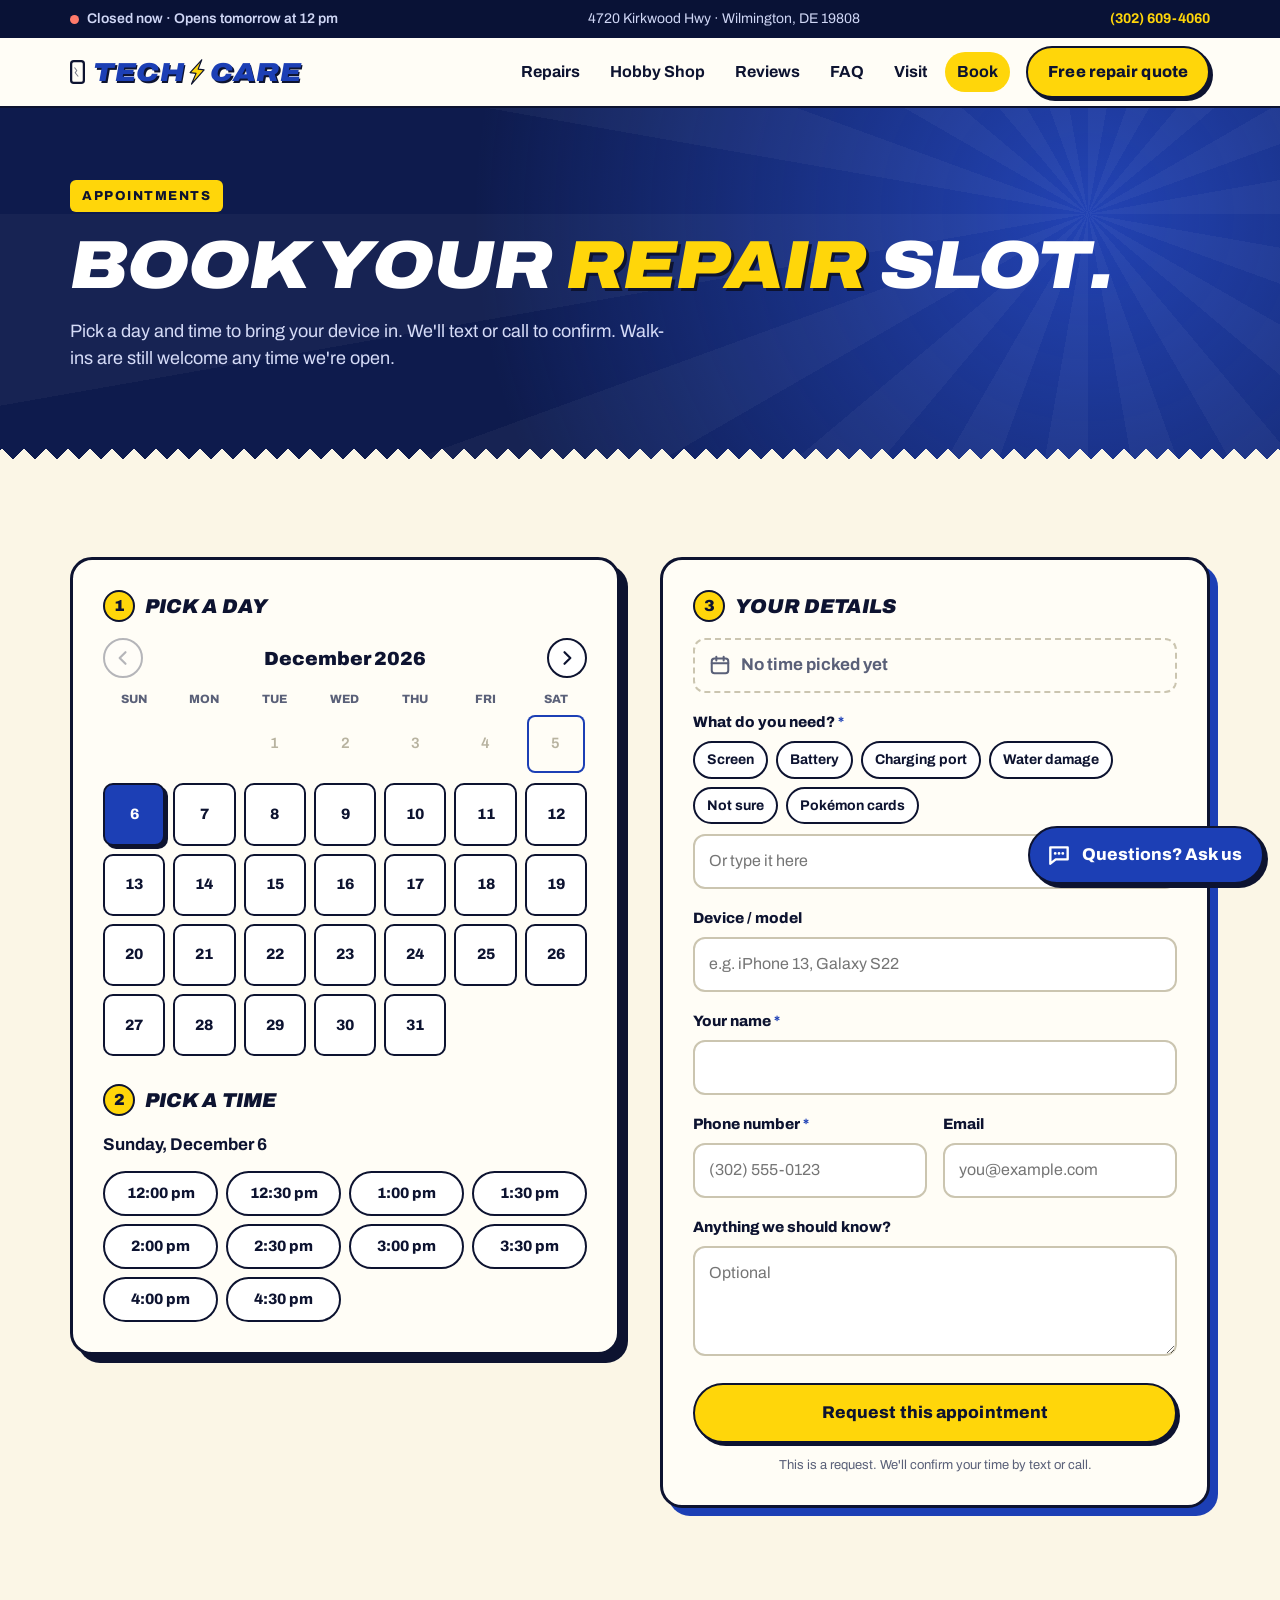
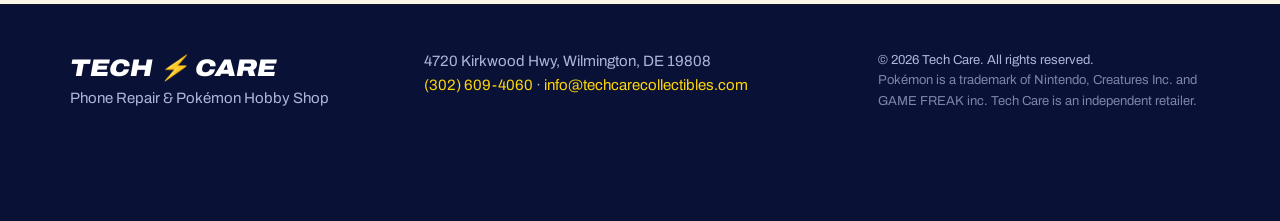
==== book.html @ ddbbedf7 "Add appointment booking page with calendar New book.html: month calendar and time slots built from t" ====
<!doctype html>
<html lang="en">
<head>
  <meta charset="utf-8">
  <meta name="viewport" content="width=device-width, initial-scale=1">
  <title>Book an Appointment — Tech Care | Wilmington, DE</title>
  <meta name="description" content="Pick a day and time to bring your phone or tablet to Tech Care on Kirkwood Hwy in Wilmington, DE. Free, no-obligation quotes.">
  <link rel="canonical" href="https://techcarecollectibles.com/book.html">
  <link rel="icon" href="/favicon.svg" type="image/svg+xml">
  <meta name="theme-color" content="#1c3fb5">

  <meta property="og:type" content="website">
  <meta property="og:title" content="Book a repair appointment — Tech Care">
  <meta property="og:description" content="Pick a time to drop off your phone or tablet at Tech Care, Wilmington, DE.">
  <meta property="og:image" content="https://techcarecollectibles.com/images/storefront.jpg">
  <meta property="og:url" content="https://techcarecollectibles.com/book.html">

  <link rel="preconnect" href="https://fonts.googleapis.com">
  <link rel="preconnect" href="https://fonts.gstatic.com" crossorigin>
  <link href="https://fonts.googleapis.com/css2?family=Archivo:ital,wdth,wght@0,62..125,400..900;1,62..125,700..900&display=swap" rel="stylesheet">
  <link rel="stylesheet" href="/styles.css">
</head>
<body>
  <a class="skip" href="#main">Skip to content</a>

  <!-- ===== Top bar ===== -->
  <div class="topbar">
    <div class="wrap topbar-inner">
      <span class="status" data-open-status><span class="dot"></span><span class="status-long" data-status-text>Checking hours…</span><span class="status-short" data-status-short>Checking hours…</span></span>
      <span class="topbar-addr">4720 Kirkwood Hwy · Wilmington, DE 19808</span>
      <a class="topbar-phone" href="tel:+13026094060">(302) 609-4060</a>
    </div>
  </div>

  <!-- ===== Header ===== -->
  <header class="site-header" id="top">
    <div class="wrap header-inner">
      <a class="brand" href="/" aria-label="Tech Care home">
        <svg class="brand-phone" viewBox="0 0 20 32" aria-hidden="true"><rect x="1.5" y="1.5" width="17" height="29" rx="3.5" fill="none" stroke="currentColor" stroke-width="3"/><path d="M6 10l3 4-2 3 4 5" fill="none" stroke="currentColor" stroke-width="1.4" opacity=".55"/></svg>
        <span>TECH</span>
        <svg class="brand-bolt" viewBox="0 0 24 36" aria-hidden="true"><path d="M16 1 3 20h8L7 35 21 14h-8z" fill="#ffd60a" stroke="#0d1330" stroke-width="1.6" stroke-linejoin="round"/></svg>
        <span>CARE</span>
      </a>

      <nav class="nav" id="nav" aria-label="Main">
        <a href="/#repairs">Repairs</a>
        <a href="/#shop">Hobby Shop</a>
        <a href="/reviews.html">Reviews</a>
        <a href="/#faq">FAQ</a>
        <a href="/#visit">Visit</a>
        <a href="/book.html" aria-current="page">Book</a>
        <a class="btn btn-yellow nav-cta" href="/#quote">Free repair quote</a>
      </nav>

      <button class="menu-btn" aria-controls="nav" aria-expanded="false" aria-label="Open menu">
        <span></span><span></span><span></span>
      </button>
    </div>
  </header>

  <main id="main">

    <!-- ===== Intro ===== -->
    <section class="bk-hero">
      <div class="wrap bk-hero-inner">
        <p class="eyebrow eyebrow-yellow">Appointments</p>
        <h1>Book your <span class="hl-yellow">repair</span> slot.</h1>
        <p class="lede">Pick a day and time to bring your device in. We'll text or call to confirm. Walk-ins are still welcome any time we're open.</p>
      </div>
    </section>

    <!-- ===== Booking ===== -->
    <section class="section booking">
      <div class="wrap booking-inner">

        <div class="bk-card bk-pick">
          <div class="bk-step"><span>1</span> Pick a day</div>
          <div class="cal" data-cal>
            <div class="cal-head">
              <button type="button" class="cal-nav" data-cal-prev aria-label="Previous month">
                <svg viewBox="0 0 24 24" aria-hidden="true"><path d="m15 5-7 7 7 7" fill="none" stroke="currentColor" stroke-width="2.6" stroke-linecap="round" stroke-linejoin="round"/></svg>
              </button>
              <p class="cal-title" data-cal-title aria-live="polite">Loading…</p>
              <button type="button" class="cal-nav" data-cal-next aria-label="Next month">
                <svg viewBox="0 0 24 24" aria-hidden="true"><path d="m9 5 7 7-7 7" fill="none" stroke="currentColor" stroke-width="2.6" stroke-linecap="round" stroke-linejoin="round"/></svg>
              </button>
            </div>
            <div class="cal-dow" aria-hidden="true"><span>Sun</span><span>Mon</span><span>Tue</span><span>Wed</span><span>Thu</span><span>Fri</span><span>Sat</span></div>
            <div class="cal-grid" data-cal-grid role="grid" aria-label="Choose a date"></div>
          </div>

          <div class="bk-step bk-step-2"><span>2</span> Pick a time</div>
          <p class="slots-day" data-slots-day>Choose a day above to see open times.</p>
          <div class="slots" data-slots role="group" aria-label="Available times"></div>
          <noscript><p class="slots-day">Turn on JavaScript to use the calendar, or call <a href="tel:+13026094060">(302) 609-4060</a> to book.</p></noscript>
        </div>

        <div class="bk-card bk-details">
          <div class="bk-step"><span>3</span> Your details</div>

          <form id="book-form" name="booking" method="POST" action="/thanks.html" data-netlify="true" netlify-honeypot="bot-field" novalidate>
            <input type="hidden" name="form-name" value="booking">
            <input type="hidden" name="date" value="">
            <input type="hidden" name="time" value="">

            <div class="bk-chosen" data-chosen>
              <svg viewBox="0 0 24 24" aria-hidden="true"><rect x="3" y="5" width="18" height="16" rx="3" fill="none" stroke="currentColor" stroke-width="2.2"/><path d="M3 10h18M8 3v4M16 3v4" stroke="currentColor" stroke-width="2.2" stroke-linecap="round"/></svg>
              <span data-chosen-text>No time picked yet</span>
            </div>
            <p class="err" data-err-for="slot"></p>

            <div class="field">
              <label for="b-service">What do you need? <span class="req" aria-hidden="true">*</span></label>
              <div class="chips" role="group" aria-label="Service">
                <button type="button" class="chip" data-service="Screen repair">Screen</button>
                <button type="button" class="chip" data-service="Battery replacement">Battery</button>
                <button type="button" class="chip" data-service="Charging port">Charging port</button>
                <button type="button" class="chip" data-service="Water damage">Water damage</button>
                <button type="button" class="chip" data-service="Diagnosis — not sure">Not sure</button>
                <button type="button" class="chip" data-service="Pokémon cards — buy / sell / trade">Pokémon cards</button>
              </div>
              <input id="b-service" name="service" type="text" placeholder="Or type it here" autocomplete="off" required>
              <p class="err" data-err-for="service"></p>
            </div>

            <div class="field">
              <label for="b-device">Device / model</label>
              <input id="b-device" name="device" type="text" placeholder="e.g. iPhone 13, Galaxy S22" autocomplete="off">
            </div>

            <div class="field">
              <label for="b-name">Your name <span class="req" aria-hidden="true">*</span></label>
              <input id="b-name" name="name" type="text" autocomplete="name" required>
              <p class="err" data-err-for="name"></p>
            </div>

            <div class="field-row">
              <div class="field">
                <label for="b-phone">Phone number <span class="req" aria-hidden="true">*</span></label>
                <input id="b-phone" name="phone" type="tel" inputmode="tel" autocomplete="tel" placeholder="(302) 555-0123" required>
                <p class="err" data-err-for="phone"></p>
              </div>
              <div class="field">
                <label for="b-email">Email</label>
                <input id="b-email" name="email" type="email" autocomplete="email" placeholder="you@example.com">
                <p class="err" data-err-for="email"></p>
              </div>
            </div>

            <div class="field">
              <label for="b-notes">Anything we should know?</label>
              <textarea id="b-notes" name="notes" rows="3" placeholder="Optional"></textarea>
            </div>

            <!-- spam trap: real people never see or fill this -->
            <div class="hp" aria-hidden="true">
              <label for="b-company">Company</label>
              <input id="b-company" name="bot-field" type="text" tabindex="-1" autocomplete="off">
            </div>

            <button class="btn btn-yellow btn-lg btn-block" type="submit">
              <span class="btn-label">Request this appointment</span>
            </button>
            <p class="form-note">This is a request. We'll confirm your time by text or call.</p>
            <div class="form-status" role="status" aria-live="polite"></div>
          </form>

          <div class="quote-done" hidden>
            <div class="done-icon"><svg viewBox="0 0 48 48" aria-hidden="true"><circle cx="24" cy="24" r="22" fill="#ffd60a"/><path d="m14 25 7 7 14-15" fill="none" stroke="#0d1330" stroke-width="4" stroke-linecap="round" stroke-linejoin="round"/></svg></div>
            <h3>Request sent!</h3>
            <p>We've got you down for <strong data-done-when>your time</strong>. We'll text or call to confirm. Need to change it? Call <a href="tel:+13026094060">(302) 609-4060</a>.</p>
            <button type="button" class="btn btn-ghost" data-book-reset>Book another</button>
          </div>
        </div>

      </div>
    </section>

  </main>

  <footer class="site-footer">
    <div class="wrap footer-inner">
      <div>
        <p class="footer-brand">TECH <span>⚡</span> CARE</p>
        <p>Phone Repair &amp; Pokémon Hobby Shop</p>
      </div>
      <div>
        <p>4720 Kirkwood Hwy, Wilmington, DE 19808</p>
        <p><a href="tel:+13026094060">(302) 609-4060</a> · <a href="mailto:info@techcarecollectibles.com">info@techcarecollectibles.com</a></p>
      </div>
      <p class="footer-copy">© <span id="yr">2026</span> Tech Care. All rights reserved.<br><span class="tm">Pokémon is a trademark of Nintendo, Creatures Inc. and GAME FREAK inc. Tech Care is an independent retailer.</span></p>
    </div>
  </footer>

  <!-- ===== Chat widget ===== -->
  <div class="chat" id="chat" data-state="closed">
    <button class="chat-launcher" type="button" aria-controls="chat-panel" aria-expanded="false">
      <svg class="icon-open" viewBox="0 0 24 24" aria-hidden="true"><path d="M4 5h16v11H9l-5 4z" fill="none" stroke="currentColor" stroke-width="2.2" stroke-linejoin="round"/><path d="M8.5 10.5h.01M12 10.5h.01M15.5 10.5h.01" stroke="currentColor" stroke-width="2.6" stroke-linecap="round"/></svg>
      <svg class="icon-close" viewBox="0 0 24 24" aria-hidden="true"><path d="M6 6l12 12M18 6 6 18" stroke="currentColor" stroke-width="2.4" stroke-linecap="round"/></svg>
      <span class="chat-launcher-label">Questions? Ask us</span>
    </button>

    <section class="chat-panel" id="chat-panel" role="dialog" aria-label="Tech Care chat helper" hidden>
      <header class="chat-head">
        <div class="chat-avatar" aria-hidden="true"><svg viewBox="0 0 24 36"><path d="M16 1 3 20h8L7 35 21 14h-8z" fill="#ffd60a"/></svg></div>
        <div>
          <p class="chat-title">Tech Care Helper</p>
          <p class="chat-sub">Instant answers to common questions</p>
        </div>
        <button class="chat-x" type="button" aria-label="Close chat">
          <svg viewBox="0 0 24 24" aria-hidden="true"><path d="M6 6l12 12M18 6 6 18" stroke="currentColor" stroke-width="2.4" stroke-linecap="round"/></svg>
        </button>
      </header>
      <div class="chat-log" id="chat-log" aria-live="polite"></div>
      <div class="chat-suggest" id="chat-suggest"></div>
      <form class="chat-input" id="chat-form" autocomplete="off">
        <label class="sr-only" for="chat-text">Type your question</label>
        <input id="chat-text" type="text" placeholder="Ask about repairs, cards, hours…" maxlength="200">
        <button type="submit" aria-label="Send">
          <svg viewBox="0 0 24 24" aria-hidden="true"><path d="M4 12h14m-6-7 7 7-7 7" fill="none" stroke="currentColor" stroke-width="2.4" stroke-linecap="round" stroke-linejoin="round"/></svg>
        </button>
      </form>
    </section>
  </div>

  <script src="/js/config.js"></script>
  <script src="/js/faq-data.js"></script>
  <script src="/js/site.js"></script>
  <script src="/js/booking.js"></script>
  <script src="/js/chat.js"></script>
</body>
</html>
---- styles.css ----
/* Tech Care — phone repair & hobby shop
   Vanilla CSS, mobile-first. Colors pulled from the shop itself:
   sign-blue lettering, yellow walls, navy accent wall. */

:root {
  --blue: #1c3fb5;
  --blue-bright: #2b54e0;
  --navy: #0e1b4d;
  --navy-deep: #091236;
  --yellow: #ffd60a;
  --yellow-soft: #fff3b0;
  --ink: #0d1330;
  --text: #22263a;
  --muted: #5a6078;
  --paper: #fffdf6;
  --cream: #fbf6e6;
  --white: #ffffff;
  --line: #e9e4d2;
  --danger: #c62828;
  --ok: #1b7f3b;

  --radius: 14px;
  --radius-lg: 22px;
  --shadow: 0 10px 30px rgba(13, 19, 48, 0.10);
  --shadow-hard: 6px 6px 0 var(--ink);
  --max: 1180px;
  --font: "Archivo", -apple-system, BlinkMacSystemFont, "Segoe UI", Roboto, Helvetica, Arial, sans-serif;
}

* { box-sizing: border-box; }
html { scroll-behavior: smooth; scroll-padding-top: 84px; }
body {
  margin: 0;
  font-family: var(--font);
  color: var(--text);
  background: var(--paper);
  line-height: 1.55;
  font-size: 17px;
  -webkit-font-smoothing: antialiased;
  overflow-x: hidden;
}
img { max-width: 100%; display: block; }
a { color: var(--blue); }
h1, h2, h3 { color: var(--ink); line-height: 1.05; margin: 0; }
p { margin: 0; }
button { font: inherit; }

.wrap { max-width: var(--max); margin: 0 auto; padding: 0 20px; }
.sr-only, .hp {
  position: absolute !important; width: 1px; height: 1px; overflow: hidden;
  clip: rect(0 0 0 0); white-space: nowrap;
}
.skip {
  position: absolute; left: 12px; top: -60px; z-index: 200;
  background: var(--yellow); color: var(--ink); padding: 10px 14px; border-radius: 8px; font-weight: 700;
}
.skip:focus { top: 12px; }
:focus-visible { outline: 3px solid var(--blue-bright); outline-offset: 2px; }

/* ---------- buttons ---------- */
.btn {
  display: inline-flex; align-items: center; justify-content: center; gap: 10px;
  padding: 12px 20px; border-radius: 999px;
  font-weight: 800; font-size: 16px; text-decoration: none; letter-spacing: .1px;
  border: 2px solid var(--ink); cursor: pointer;
  transition: transform .15s ease, box-shadow .15s ease, background .15s ease;
}
.btn svg { width: 18px; height: 18px; }
.btn-lg { padding: 15px 26px; font-size: 17px; }
.btn-block { width: 100%; }
.btn-yellow { background: var(--yellow); color: var(--ink); box-shadow: 3px 3px 0 var(--ink); }
.btn-navy { background: var(--navy); color: var(--white); box-shadow: 3px 3px 0 var(--yellow); border-color: var(--navy); }
.btn-ghost { background: transparent; color: var(--ink); }
.btn:hover { transform: translate(-1px, -1px); }
.btn-yellow:hover { box-shadow: 5px 5px 0 var(--ink); }
.btn-navy:hover { box-shadow: 5px 5px 0 var(--yellow); }
.btn-ghost:hover { background: var(--ink); color: var(--white); }
.btn:active { transform: translate(2px, 2px); box-shadow: none; }
.btn[disabled] { opacity: .7; cursor: progress; }

/* ---------- top bar ---------- */
.topbar { background: var(--navy-deep); color: #cfd6f5; font-size: 14px; }
.topbar-inner { display: flex; align-items: center; justify-content: space-between; gap: 16px; min-height: 38px; }
.topbar-addr { display: none; }
.topbar-phone { color: var(--yellow); font-weight: 700; text-decoration: none; white-space: nowrap; flex-shrink: 0; }
.status { display: inline-flex; align-items: center; gap: 8px; font-weight: 600; min-width: 0; white-space: nowrap; }
.status .dot { flex-shrink: 0; }
.status-long { display: none; }
@media (max-width: 599px) {
  .topbar { font-size: 13px; }
  .topbar-inner { gap: 10px; }
  .status-short { overflow: hidden; text-overflow: ellipsis; }
}
@media (min-width: 600px) {
  .status-long { display: inline; }
  .status-short { display: none; }
}
.status .dot { width: 9px; height: 9px; border-radius: 50%; background: #8a91ad; }
.status.is-open .dot { background: #3ddc84; box-shadow: 0 0 0 4px rgba(61, 220, 132, .2); }
.status.is-closed .dot { background: #ff7a6b; }

/* ---------- header ---------- */
.site-header {
  position: sticky; top: 0; z-index: 60;
  background: rgba(255, 253, 246, .94);
  backdrop-filter: saturate(150%) blur(10px);
  -webkit-backdrop-filter: saturate(150%) blur(10px);
  border-bottom: 2px solid var(--ink);
}
.header-inner { display: flex; align-items: center; justify-content: space-between; height: 68px; gap: 16px; }
.brand {
  display: inline-flex; align-items: center; gap: 2px;
  color: var(--blue); text-decoration: none;
  font-weight: 900; font-style: italic; font-stretch: 115%;
  font-size: 26px; letter-spacing: .5px;
  text-shadow: 1.5px 1.5px 0 var(--ink);
}
.brand-phone { width: 15px; height: 24px; margin-right: 6px; color: var(--ink); }
.brand-bolt { width: 18px; height: 28px; margin: 0 2px; transform: rotate(8deg); }

.nav {
  position: absolute; top: 100%; left: 0; right: 0;
  display: flex; flex-direction: column; gap: 4px;
  padding: 16px 20px 24px; background: var(--paper); border-bottom: 2px solid var(--ink);
  transform: translateY(-12px); opacity: 0; pointer-events: none;
  transition: opacity .2s ease, transform .2s ease;
}
.nav.open { transform: none; opacity: 1; pointer-events: auto; }
.nav a:not(.btn) {
  color: var(--ink); text-decoration: none; font-weight: 700; font-size: 18px;
  padding: 12px 4px; border-bottom: 1px solid var(--line);
}
.nav .nav-cta { margin-top: 12px; }

.menu-btn {
  display: inline-flex; flex-direction: column; justify-content: center; gap: 5px;
  width: 44px; height: 44px; padding: 10px; border: 2px solid var(--ink); border-radius: 12px;
  background: var(--yellow); cursor: pointer;
}
.menu-btn span { display: block; height: 2.5px; background: var(--ink); border-radius: 2px; transition: transform .2s, opacity .2s; }
.menu-btn[aria-expanded="true"] span:nth-child(1) { transform: translateY(7.5px) rotate(45deg); }
.menu-btn[aria-expanded="true"] span:nth-child(2) { opacity: 0; }
.menu-btn[aria-expanded="true"] span:nth-child(3) { transform: translateY(-7.5px) rotate(-45deg); }

/* ---------- hero ---------- */
.hero {
  position: relative; overflow: hidden;
  background: var(--yellow);
  border-bottom: 2px solid var(--ink);
}
.hero::before {
  /* subtle halftone dots, like a trading-card print */
  content: ""; position: absolute; top: 0; right: 0; bottom: 0; left: 0;
  background-image: radial-gradient(rgba(13, 19, 48, .09) 1.4px, transparent 1.6px);
  background-size: 18px 18px;
  mask-image: linear-gradient(115deg, transparent 35%, #000 85%);
  -webkit-mask-image: linear-gradient(115deg, transparent 35%, #000 85%);
}
.hero-inner { position: relative; display: grid; gap: 40px; padding: 48px 20px 56px; }
.eyebrow {
  display: inline-block; font-weight: 800; font-size: 13px; letter-spacing: 1.5px; text-transform: uppercase;
  background: var(--ink); color: var(--yellow); padding: 6px 12px; border-radius: 6px; margin-bottom: 18px;
}
.hero h1 {
  font-size: clamp(40px, 9vw, 74px);
  font-weight: 900; font-style: italic; font-stretch: 112%;
  letter-spacing: -1px; text-transform: uppercase;
}
.hl {
  color: var(--blue);
  -webkit-text-stroke: 0;
  text-shadow: 3px 3px 0 var(--ink);
}
.lede { font-size: 19px; color: var(--ink); max-width: 34em; margin-top: 20px; }
.hero-ctas { display: flex; flex-wrap: wrap; gap: 12px; margin-top: 28px; }
.hero-points {
  list-style: none; padding: 0; margin: 26px 0 0;
  display: flex; flex-wrap: wrap; gap: 8px 20px;
  font-weight: 700; color: var(--ink); font-size: 15px;
}
.hero-points li { display: inline-flex; align-items: center; gap: 8px; }
.hero-points li::before {
  content: ""; width: 18px; height: 18px; border-radius: 50%; background: var(--navy)
    url("data:image/svg+xml,%3Csvg xmlns='http://www.w3.org/2000/svg' viewBox='0 0 20 20'%3E%3Cpath d='m5 10.5 3 3 7-7' fill='none' stroke='%23ffd60a' stroke-width='2.6' stroke-linecap='round' stroke-linejoin='round'/%3E%3C/svg%3E") center/14px no-repeat;
}

.hero-art { position: relative; min-height: 360px; }
.photo {
  position: absolute; margin: 0; overflow: hidden;
  border: 3px solid var(--ink); border-radius: var(--radius-lg); background: var(--white);
  box-shadow: var(--shadow-hard);
}
.photo img { width: 100%; height: 100%; object-fit: cover; }
.photo-a { left: 0; top: 10px; width: 78%; aspect-ratio: 4 / 3; transform: rotate(-3deg); }
.photo-b { right: 0; bottom: 0; width: 44%; aspect-ratio: 3 / 4; transform: rotate(4deg); }
.sticker {
  position: absolute; display: grid; place-items: center; text-align: center;
  font-weight: 900; font-style: italic; text-transform: uppercase; line-height: 1;
  border: 3px solid var(--ink); box-shadow: 3px 3px 0 var(--ink);
}
.sticker-1 {
  left: 54%; top: -6px; width: 92px; height: 92px; border-radius: 50%;
  background: var(--blue); color: var(--yellow); font-size: 18px; transform: rotate(-10deg);
}
.sticker-2 {
  left: 4%; bottom: 14px; padding: 10px 16px; border-radius: 10px;
  background: var(--white); color: var(--ink); font-size: 15px; transform: rotate(-4deg);
}

/* ---------- ticker ---------- */
.ticker { background: var(--navy); color: var(--white); overflow: hidden; border-bottom: 2px solid var(--ink); }
.ticker-track {
  display: flex; align-items: center; gap: 22px; width: max-content;
  padding: 14px 0; font-weight: 800; font-style: italic; text-transform: uppercase; letter-spacing: .5px; font-size: 16px;
  animation: ticker 40s linear infinite;
}
.ticker i { font-style: normal; color: var(--yellow); }
@keyframes ticker { to { transform: translateX(-50%); } }

/* ---------- sections ---------- */
.section { padding: 72px 0; }
.section-head { max-width: 680px; margin: 0 auto 40px; text-align: center; }
.section-head h2, .shop-copy h2, .quote-copy h2, .visit-card h2 {
  font-size: clamp(32px, 6vw, 50px); font-weight: 900; font-style: italic; font-stretch: 108%;
  letter-spacing: -.5px; text-transform: uppercase;
}
.section-head p:not(.kicker) { margin-top: 14px; color: var(--muted); font-size: 18px; }
.section-head-left { text-align: left; margin: 0; }
.kicker {
  font-weight: 800; font-size: 13px; letter-spacing: 1.6px; text-transform: uppercase;
  color: var(--blue); margin-bottom: 10px;
}
.kicker-light { color: var(--yellow); }
.hl-blue { color: var(--blue); }

/* ---------- services ---------- */
.services { display: grid; gap: 16px; }
.service {
  background: var(--white); border: 2px solid var(--ink); border-radius: var(--radius-lg);
  padding: 24px; box-shadow: 4px 4px 0 var(--ink);
  transition: transform .15s ease, box-shadow .15s ease;
}
.service:hover { transform: translate(-2px, -2px); box-shadow: 6px 6px 0 var(--ink); }
.service-icon {
  width: 58px; height: 58px; border-radius: 16px; display: grid; place-items: center;
  background: var(--yellow); color: var(--ink); border: 2px solid var(--ink); margin-bottom: 18px;
}
.service-icon svg { width: 34px; height: 34px; }
.service h3 { font-size: 21px; font-weight: 800; display: flex; align-items: center; gap: 8px; }
.service p { margin-top: 8px; color: var(--muted); }
.service-free { background: var(--navy); }
.service-free h3 { color: var(--white); }
.service-free p { color: #c6cdee; }
.tag {
  font-size: 12px; font-weight: 900; letter-spacing: 1px; text-transform: uppercase;
  background: var(--yellow); color: var(--ink); padding: 3px 8px; border-radius: 999px;
}

.steps {
  list-style: none; padding: 0; margin: 48px 0 0;
  display: grid; gap: 14px;
}
.steps li {
  display: flex; gap: 16px; align-items: flex-start;
  background: var(--cream); border: 2px dashed #cfc6a4; border-radius: var(--radius); padding: 18px 20px;
}
.step-num {
  flex: none; width: 42px; height: 42px; border-radius: 50%; display: grid; place-items: center;
  background: var(--blue); color: var(--white); font-weight: 900; font-size: 20px; font-style: italic;
  border: 2px solid var(--ink);
}
.steps h3 { font-size: 18px; font-weight: 800; }
.steps p { color: var(--muted); margin-top: 4px; font-size: 16px; }

/* ---------- quote ---------- */
.quote {
  position: relative; padding: 72px 0;
  background: var(--navy);
  background-image:
    radial-gradient(circle at 12% 18%, rgba(43, 84, 224, .55), transparent 45%),
    radial-gradient(circle at 90% 90%, rgba(255, 214, 10, .14), transparent 40%);
  color: #d5dbf7;
  border-top: 2px solid var(--ink); border-bottom: 2px solid var(--ink);
}
.quote-inner { display: grid; gap: 36px; }
.quote-copy h2 { color: var(--white); }
.quote-copy > p:not(.kicker) { margin-top: 16px; font-size: 18px; max-width: 30em; }
.quote-alt { margin-top: 28px; display: grid; gap: 10px; }
.quote-alt p { font-weight: 700; color: var(--white); }
.alt-link {
  display: inline-flex; align-items: center; gap: 10px; color: var(--yellow); font-weight: 700;
  text-decoration: none; word-break: break-word;
}
.alt-link svg { width: 20px; height: 20px; flex: none; }
.alt-link:hover { text-decoration: underline; }

.quote-card {
  background: var(--paper); color: var(--text);
  border: 3px solid var(--ink); border-radius: var(--radius-lg);
  padding: 24px 20px; box-shadow: 8px 8px 0 var(--yellow);
}
.field { margin-bottom: 18px; }
.field-row { display: grid; gap: 0 16px; }
.field label { display: block; font-weight: 800; color: var(--ink); margin-bottom: 7px; font-size: 15px; }
.req { color: var(--blue); }
.field input, .field textarea {
  width: 100%; font: inherit; font-size: 16px; color: var(--ink);
  padding: 13px 14px; border-radius: 12px; border: 2px solid #cbc5b0; background: var(--white);
  transition: border-color .15s, box-shadow .15s;
}
.field textarea { resize: vertical; min-height: 110px; }
.field input:focus, .field textarea:focus { outline: none; border-color: var(--blue); box-shadow: 0 0 0 4px rgba(28, 63, 181, .15); }
.field.has-error input, .field.has-error textarea { border-color: var(--danger); }
.err { color: var(--danger); font-size: 14px; font-weight: 600; margin-top: 6px; min-height: 0; }
.err:empty { display: none; }

.chips { display: flex; flex-wrap: wrap; gap: 8px; margin-bottom: 10px; }
.chip {
  border: 2px solid var(--ink); background: var(--white); color: var(--ink);
  border-radius: 999px; padding: 6px 12px; font-size: 14px; font-weight: 700; cursor: pointer;
  transition: background .15s;
}
.chip:hover { background: var(--yellow-soft); }
.chip[aria-pressed="true"] { background: var(--yellow); }

.form-note { text-align: center; font-size: 13px; color: var(--muted); margin-top: 12px; }
.form-status { margin-top: 12px; font-weight: 600; font-size: 15px; }
.form-status:empty { display: none; }
.form-status.is-error {
  background: #fdecea; color: #8e1c1c; border: 2px solid #f3b8b2; border-radius: 12px; padding: 12px 14px;
}
.form-status a { color: inherit; font-weight: 800; }

.quote-done { text-align: center; padding: 20px 4px; }
.done-icon svg { width: 72px; height: 72px; margin: 0 auto 16px; }
.quote-done h3 { font-size: 26px; font-weight: 900; font-style: italic; text-transform: uppercase; }
.quote-done p { margin: 12px auto 22px; color: var(--muted); max-width: 26em; }

/* ---------- shop ---------- */
.shop { background: var(--paper); }
.shop-inner { display: grid; gap: 36px; align-items: center; }
.shop-photo {
  border: 3px solid var(--ink); border-radius: var(--radius-lg); overflow: hidden;
  box-shadow: 8px 8px 0 var(--blue);
}
.shop-photo img { width: 100%; height: auto; aspect-ratio: 16 / 10; object-fit: cover; object-position: 30% 45%; }
@media (max-width: 599px) {
  /* phones: shorter photo, smaller shadow, compact 2-up product tiles */
  .shop { padding-top: 56px; }
  .shop-inner { gap: 26px; }
  .shop-photo { box-shadow: 5px 5px 0 var(--blue); border-width: 2px; }
  .shop-copy > p:not(.kicker) { font-size: 16.5px; }
  .product-grid { grid-template-columns: 1fr 1fr; gap: 10px; margin-top: 20px; }
  .product-grid li { padding: 12px; font-size: 13.5px; line-height: 1.4; }
  .product-grid strong { font-size: 16px; }
  .trade-callout { padding: 14px; }
}
.shop-copy > p:not(.kicker) { margin-top: 16px; color: var(--muted); font-size: 18px; }
.product-grid {
  list-style: none; padding: 0; margin: 26px 0 0;
  display: grid; gap: 12px;
}
.product-grid li {
  background: var(--white); border: 2px solid var(--ink); border-radius: var(--radius);
  padding: 14px 16px; font-size: 15px; color: var(--muted);
}
.product-grid strong { display: block; color: var(--ink); font-size: 17px; font-weight: 800; margin-bottom: 2px; }
.trade-callout {
  display: flex; flex-wrap: wrap; align-items: center; gap: 12px 16px; margin-top: 22px;
  background: var(--yellow); border: 2px solid var(--ink); border-radius: var(--radius); padding: 16px 18px;
}
.trade-callout p { color: var(--ink); font-weight: 600; flex: 1 1 220px; }
.trade-badge {
  background: var(--ink); color: var(--yellow); font-weight: 900; font-style: italic; text-transform: uppercase;
  padding: 7px 12px; border-radius: 8px; font-size: 14px; letter-spacing: .5px;
}

/* ---------- faq ---------- */
.faq { background: var(--cream); border-top: 2px solid var(--ink); border-bottom: 2px solid var(--ink); }
.faq-inner { display: grid; gap: 32px; }
.faq .section-head .btn { margin-top: 22px; }
.faq-list { display: grid; gap: 12px; }
.faq-item { background: var(--white); border: 2px solid var(--ink); border-radius: var(--radius); overflow: hidden; }
.faq-item summary {
  list-style: none; cursor: pointer; padding: 18px 54px 18px 20px; position: relative;
  font-weight: 800; color: var(--ink); font-size: 17px;
}
.faq-item summary::-webkit-details-marker { display: none; }
.faq-item summary::after {
  content: ""; position: absolute; right: 18px; top: 50%; width: 24px; height: 24px; margin-top: -12px;
  border-radius: 50%; background: var(--yellow) url("data:image/svg+xml,%3Csvg xmlns='http://www.w3.org/2000/svg' viewBox='0 0 24 24'%3E%3Cpath d='M12 7v10M7 12h10' stroke='%230d1330' stroke-width='2.6' stroke-linecap='round'/%3E%3C/svg%3E") center/16px no-repeat;
  border: 2px solid var(--ink); transition: transform .2s;
}
.faq-item[open] summary::after { transform: rotate(45deg); }
.faq-item .faq-a { padding: 0 20px 20px; color: var(--muted); }
.faq-item .faq-a a { font-weight: 700; }

/* ---------- visit ---------- */
.visit { padding: 72px 0; }
.visit-inner { display: grid; gap: 24px; }
.visit-card {
  background: var(--white); border: 2px solid var(--ink); border-radius: var(--radius-lg);
  padding: 28px 24px; box-shadow: 6px 6px 0 var(--ink);
}
.visit-block { margin-top: 22px; }
.visit-block h3 { font-size: 13px; letter-spacing: 1.4px; text-transform: uppercase; color: var(--muted); margin-bottom: 6px; font-weight: 800; }
.visit-block p { color: var(--ink); font-weight: 600; }
.visit-card .btn { margin-top: 26px; }
.hours { border-collapse: collapse; width: 100%; max-width: 360px; }
.hours th, .hours td { text-align: left; padding: 7px 10px; font-weight: 600; color: var(--ink); }
.hours th { font-weight: 800; }
.hours tr.is-today { background: var(--yellow); }
.hours tr.is-today th, .hours tr.is-today td { border-radius: 0; }
.hours tr.is-today th { border-radius: 8px 0 0 8px; }
.hours tr.is-today td { border-radius: 0 8px 8px 0; }
.map { border: 2px solid var(--ink); border-radius: var(--radius-lg); overflow: hidden; min-height: 340px; box-shadow: 6px 6px 0 var(--blue); }
.map iframe { width: 100%; height: 100%; min-height: 340px; border: 0; display: block; }

/* ---------- footer ---------- */
.site-footer { background: var(--navy-deep); color: #aeb6db; padding: 44px 0 110px; font-size: 15px; }
.footer-inner { display: grid; gap: 22px; }
.footer-brand { color: var(--white); font-weight: 900; font-style: italic; font-size: 24px; font-stretch: 115%; }
.footer-brand span { color: var(--yellow); }
.site-footer a { color: var(--yellow); text-decoration: none; }
.site-footer a:hover { text-decoration: underline; }
.footer-copy { font-size: 13px; }
.tm { opacity: .7; }

/* ---------- chat widget ---------- */
.chat { position: fixed; right: 16px; bottom: 16px; z-index: 100; }
.chat-launcher {
  display: inline-flex; align-items: center; gap: 10px;
  height: 58px; padding: 0 20px 0 16px; border-radius: 999px;
  background: var(--blue); color: var(--white); border: 2px solid var(--ink);
  box-shadow: 4px 4px 0 var(--ink); cursor: pointer; font-weight: 800;
  transition: transform .15s ease, box-shadow .15s ease;
}
.chat-launcher:hover { transform: translate(-1px, -1px); box-shadow: 6px 6px 0 var(--ink); }
.chat-launcher svg { width: 26px; height: 26px; }
.chat-launcher .icon-close { display: none; }
.chat[data-state="open"] .chat-launcher { padding: 0; width: 58px; justify-content: center; }
.chat[data-state="open"] .chat-launcher .icon-open,
.chat[data-state="open"] .chat-launcher-label { display: none; }
.chat[data-state="open"] .chat-launcher .icon-close { display: block; }

.chat-panel {
  position: fixed; top: 0; right: 0; bottom: 0; left: 0; z-index: 101;
  display: flex; flex-direction: column;
  background: var(--paper);
}
.chat-panel[hidden] { display: none; }
.chat-head {
  display: flex; align-items: center; gap: 12px; padding: 14px 16px;
  background: var(--navy); color: var(--white); border-bottom: 2px solid var(--ink);
}
.chat-avatar {
  width: 42px; height: 42px; border-radius: 50%; background: var(--blue); border: 2px solid var(--yellow);
  display: grid; place-items: center; flex: none;
}
.chat-avatar svg { width: 16px; height: 24px; }
.chat-title { font-weight: 900; font-size: 17px; }
.chat-sub { font-size: 13px; color: #b9c2ea; }
.chat-x {
  margin-left: auto; width: 38px; height: 38px; border-radius: 10px; display: grid; place-items: center;
  background: transparent; color: var(--white); border: 1.5px solid rgba(255,255,255,.3); cursor: pointer;
}
.chat-x svg { width: 20px; height: 20px; }
.chat-log { flex: 1; overflow-y: auto; padding: 18px 14px 8px; display: flex; flex-direction: column; gap: 10px; overscroll-behavior: contain; }
.msg {
  max-width: 86%; padding: 11px 14px; border-radius: 16px; font-size: 15.5px; line-height: 1.45;
  animation: pop .18s ease-out;
}
.msg p + p { margin-top: 6px; }
.msg-bot { align-self: flex-start; background: var(--white); border: 2px solid var(--ink); border-bottom-left-radius: 4px; color: var(--ink); }
.msg-user { align-self: flex-end; background: var(--blue); color: var(--white); border-bottom-right-radius: 4px; }
.msg a { color: var(--blue); font-weight: 700; }
.msg-actions { display: flex; flex-wrap: wrap; gap: 6px; margin-top: 10px; }
.msg-actions a, .msg-actions button {
  display: inline-flex; align-items: center; gap: 6px; padding: 6px 12px; border-radius: 999px;
  background: var(--yellow); color: var(--ink); border: 2px solid var(--ink); font-size: 14px; font-weight: 800;
  text-decoration: none; cursor: pointer;
}
.typing { display: inline-flex; gap: 4px; padding: 14px 16px; }
.typing span { width: 7px; height: 7px; border-radius: 50%; background: var(--muted); animation: blink 1s infinite; }
.typing span:nth-child(2) { animation-delay: .15s; }
.typing span:nth-child(3) { animation-delay: .3s; }
@keyframes blink { 0%, 80%, 100% { opacity: .25; } 40% { opacity: 1; } }
@keyframes pop { from { opacity: 0; transform: translateY(6px); } to { opacity: 1; transform: none; } }

.chat-suggest { display: flex; gap: 6px; overflow-x: auto; padding: 8px 14px; scrollbar-width: none; }
.chat-suggest::-webkit-scrollbar { display: none; }
.chat-suggest button {
  flex: none; border: 2px solid var(--ink); background: var(--white); color: var(--ink);
  border-radius: 999px; padding: 6px 12px; font-size: 13.5px; font-weight: 700; cursor: pointer; white-space: nowrap;
}
.chat-suggest button:hover { background: var(--yellow-soft); }
.chat-input { display: flex; gap: 8px; padding: 10px 14px 14px; border-top: 2px solid var(--line); background: var(--paper); }
.chat-input input {
  flex: 1; min-width: 0; font: inherit; font-size: 16px; padding: 12px 14px;
  border: 2px solid #cbc5b0; border-radius: 999px; background: var(--white); color: var(--ink);
}
.chat-input input:focus { outline: none; border-color: var(--blue); }
.chat-input button {
  flex: none; width: 48px; height: 48px; border-radius: 50%;
  background: var(--yellow); color: var(--ink); border: 2px solid var(--ink); cursor: pointer;
  display: grid; place-items: center;
}
.chat-input button svg { width: 22px; height: 22px; }
.chat[data-state="open"] .chat-launcher { display: none; }

/* ---------- breakpoints ---------- */
@media (min-width: 600px) {
  .field-row { grid-template-columns: 1fr 1fr; }
  .services { grid-template-columns: 1fr 1fr; }
  .product-grid { grid-template-columns: 1fr 1fr; }
  .quote-card { padding: 32px; }
  .topbar-addr { display: inline; }

  .chat-panel {
    /* sits in the bottom-right corner, replacing the launcher while open */
    top: auto; left: auto; right: 16px; bottom: 16px;
    width: 380px; height: min(600px, calc(100vh - 32px));
    border: 2px solid var(--ink); border-radius: var(--radius-lg); overflow: hidden;
    box-shadow: 8px 8px 0 var(--ink);
  }
}

@media (min-width: 920px) {
  .shop-photo img { aspect-ratio: 4 / 3; }
  .menu-btn { display: none; }
  .nav {
    position: static; flex-direction: row; align-items: center; gap: 6px;
    padding: 0; background: none; border: 0; transform: none; opacity: 1; pointer-events: auto;
  }
  .nav a:not(.btn) { border: 0; font-size: 16px; padding: 8px 12px; border-radius: 999px; }
  .nav a:not(.btn):hover { background: var(--yellow-soft); }
  .nav .nav-cta { margin: 0 0 0 10px; }

  .hero-inner { grid-template-columns: 1.08fr .92fr; align-items: center; padding: 72px 20px 84px; }
  .hero-art { min-height: 480px; }
  .services { grid-template-columns: repeat(4, 1fr); }
  .steps { grid-template-columns: repeat(3, 1fr); }
  .quote-inner { grid-template-columns: .85fr 1.15fr; align-items: start; gap: 56px; }
  .quote-copy { position: sticky; top: 110px; }
  .shop-inner { grid-template-columns: 1fr 1fr; gap: 56px; }
  .faq-inner { grid-template-columns: .8fr 1.2fr; gap: 56px; align-items: start; }
  .faq .section-head { position: sticky; top: 110px; }
  .visit-inner { grid-template-columns: .9fr 1.1fr; }
  .footer-inner { grid-template-columns: 1fr 1.3fr 1fr; align-items: start; }
  .section { padding: 96px 0; }
  .quote, .visit { padding: 96px 0; }
}

@media (prefers-reduced-motion: reduce) {
  html { scroll-behavior: auto; }
  .ticker-track { animation: none; }
  *, *::before, *::after { transition: none !important; animation: none !important; }
}

/* ---------- standalone pages (thanks / 404) ---------- */
.simple-page {
  min-height: 100vh; display: grid; place-items: center; padding: 24px 16px;
  background: var(--yellow);
}
.simple-page .quote-card { max-width: 480px; box-shadow: 8px 8px 0 var(--ink); }
.simple-page h1 { font-size: 30px; font-weight: 900; font-style: italic; text-transform: uppercase; }

/* =====================================================================
   Creative layer — torn-pack edges, sparkles, holo trading cards
   ===================================================================== */

.hero-copy { position: relative; }
.nav a[aria-current="page"] { background: var(--yellow); border-radius: 999px; }
.eyebrow-yellow { background: var(--yellow); color: var(--ink); }
.hl-yellow { color: var(--yellow); text-shadow: 3px 3px 0 var(--ink); }
.btn-ghost-light { background: transparent; color: var(--white); border-color: var(--white); }
.btn-ghost-light:hover { background: var(--white); color: var(--ink); }

/* booster-pack crimp: zigzag edge at the bottom of the heroes */
.hero, .rv-hero { border-bottom: 0; }
.hero::after, .rv-hero::after {
  content: ""; position: absolute; left: 0; right: 0; bottom: -1px; height: 14px; z-index: 2;
  background: var(--navy);
  -webkit-mask: conic-gradient(from 135deg at top, #0000, #000 1deg 89deg, #0000 90deg) 50% / 22px 100%;
          mask: conic-gradient(from 135deg at top, #0000, #000 1deg 89deg, #0000 90deg) 50% / 22px 100%;
}
.rv-hero::after { background: var(--paper); }

/* logo bolt flickers like the neon OPEN sign */
.brand-bolt { animation: flicker 6s infinite; }
@keyframes flicker {
  0%, 92%, 100% { opacity: 1; }
  93% { opacity: .35; } 94% { opacity: 1; } 95.5% { opacity: .5; } 96.5% { opacity: 1; }
}

/* hero photos float a little */
.photo-a { animation: floatA 7s ease-in-out infinite; }
.photo-b { animation: floatB 8s ease-in-out infinite; }
@keyframes floatA { 50% { transform: rotate(-2deg) translateY(-8px); } }
@keyframes floatB { 50% { transform: rotate(5.5deg) translateY(6px); } }

/* sparkles around the headline */
.sparkle {
  position: absolute; width: 22px; height: 22px; pointer-events: none;
  background: var(--white);
  clip-path: polygon(50% 0, 61% 39%, 100% 50%, 61% 61%, 50% 100%, 39% 61%, 0 50%, 39% 39%);
  filter: drop-shadow(1.5px 1.5px 0 var(--ink));
  animation: twinkle 2.6s ease-in-out infinite;
}
.sparkle-1 { top: -2px; right: 6%; }
.sparkle-2 { top: 168px; left: -6px; width: 14px; height: 14px; animation-delay: .9s; }
.sparkle-3 { top: 26px; right: 18%; width: 16px; height: 16px; animation-delay: 1.6s; background: var(--blue); }
@keyframes twinkle { 0%, 100% { transform: scale(.4) rotate(0); opacity: .3; } 50% { transform: scale(1) rotate(45deg); opacity: 1; } }

/* rating badge in the hero */
.rating-badge {
  display: inline-flex; align-items: center; gap: 10px; margin-top: 22px;
  background: var(--white); color: var(--ink); text-decoration: none; font-weight: 600; font-size: 15px;
  border: 2px solid var(--ink); border-radius: 999px; padding: 8px 14px 8px 12px; box-shadow: 3px 3px 0 var(--ink);
  transition: transform .15s ease, box-shadow .15s ease;
}
.rating-badge:hover { transform: translate(-1px, -1px); box-shadow: 5px 5px 0 var(--ink); }
.rating-badge svg { width: 16px; height: 16px; }
.rating-stars { color: #f5a400; letter-spacing: 1px; font-size: 16px; text-shadow: 1px 1px 0 var(--ink); }

.services-more { margin-top: 20px; text-align: center; color: var(--muted); font-size: 15px; }
.services-more strong { color: var(--ink); }
.services-more a { font-weight: 700; }

/* scroll reveal (uses `translate` so it stacks with card tilt transforms) */
.reveal { opacity: 0; translate: 0 26px; transition: opacity .6s ease var(--d, 0ms), translate .6s cubic-bezier(.2, .7, .2, 1) var(--d, 0ms); }
.reveal.in { opacity: 1; translate: 0 0; }

/* ---------- review teaser (home) ---------- */
.reviews-teaser { background: var(--cream); border-top: 2px solid var(--ink); }
.teaser-head { display: flex; flex-wrap: wrap; align-items: flex-end; justify-content: space-between; gap: 18px; margin-bottom: 36px; }
.review-grid--teaser {
  grid-template-columns: none; grid-auto-flow: column; grid-auto-columns: minmax(250px, 78%);
  overflow-x: auto; scroll-snap-type: x mandatory; padding: 4px 12px 16px 4px; margin: -4px -12px 0 -4px;
  scrollbar-width: thin;
}
.review-grid--teaser > * { scroll-snap-align: start; }
.teaser-head h2 { font-size: clamp(30px, 5.5vw, 46px); font-weight: 900; font-style: italic; text-transform: uppercase; letter-spacing: -.5px; max-width: 16ch; }

/* ---------- review trading cards ---------- */
.review-grid { display: grid; gap: 26px; grid-template-columns: repeat(auto-fill, minmax(250px, 1fr)); }
.rcard {
  --c1: #d8e4ff; --c2: #86a8ff; --accent: var(--blue);
  position: relative; border-radius: 18px; padding: 9px;
  background: linear-gradient(145deg, #ffe55c, #f5c400 45%, #ffe98a 60%, #e6b400);
  border: 2px solid var(--ink); box-shadow: 6px 6px 0 var(--ink);
  transform: perspective(900px) rotateX(var(--rx, 0deg)) rotateY(var(--ry, 0deg));
  transition: transform .25s ease, box-shadow .25s ease;
  overflow: hidden;
}
.rcard[hidden] { display: none; }
.rcard.is-active { transition: transform .05s linear, box-shadow .25s ease; box-shadow: 10px 12px 0 var(--ink); }
.rcard--power   { --c1: #fff4b8; --c2: #ffc23d; --accent: #b86e00; }
.rcard--glass   { --c1: #cff6ee; --c2: #4fcab5; --accent: #0b7a68; }
.rcard--cards   { --c1: #ffdada; --c2: #ff7c7c; --accent: #c0262d; }
.rcard--service { --c1: #ebe0ff; --c2: #a68aff; --accent: #5b39c9; }

.rcard-inner {
  height: 100%; display: flex; flex-direction: column; gap: 10px;
  border-radius: 11px; padding: 12px 12px 10px;
  background: linear-gradient(165deg, var(--c1), var(--c2));
  border: 2px solid rgba(13, 19, 48, .55);
}
.rcard-top { display: flex; align-items: baseline; justify-content: space-between; gap: 8px; }
.rcard-name { font-weight: 900; font-size: 18px; color: var(--ink); white-space: nowrap; overflow: hidden; text-overflow: ellipsis; }
.rcard-hp { color: #d01f1f; font-size: 14px; letter-spacing: 1px; flex: none; text-shadow: 1px 1px 0 rgba(255,255,255,.7); }
.rcard-art {
  position: relative; display: grid; place-items: center; height: 118px;
  border: 3px solid #c9a227; border-radius: 6px;
  background:
    radial-gradient(circle at 50% 60%, rgba(255,255,255,.9), transparent 62%),
    repeating-linear-gradient(45deg, rgba(255,255,255,.35) 0 6px, transparent 6px 12px),
    var(--c2);
  box-shadow: inset 0 0 0 1px rgba(13,19,48,.4);
}
.rcard-art svg { width: 70px; height: 70px; fill: none; stroke: var(--accent); stroke-width: 2.4; stroke-linecap: round; stroke-linejoin: round; filter: drop-shadow(2px 2px 0 rgba(13,19,48,.25)); }
.rcard--power .rcard-art svg { fill: #ffd60a; stroke: var(--ink); stroke-width: 1.6; }
.rcard--service .rcard-art svg { fill: #ff8fb1; stroke: var(--ink); stroke-width: 1.6; }
.rcard-type {
  position: absolute; left: 8px; bottom: 8px; font-size: 11px; font-weight: 900; letter-spacing: 1px; text-transform: uppercase;
  background: var(--ink); color: var(--white); border-radius: 999px; padding: 3px 9px;
}
.rcard-tag {
  font-size: 12px; font-weight: 700; font-style: italic; color: var(--ink); text-align: center;
  background: linear-gradient(90deg, #d9b440, #f7e08a, #d9b440); border-radius: 4px; padding: 3px 8px;
}
.rcard-text {
  margin: 0; flex: 1; font-size: 16px; line-height: 1.4; font-weight: 600; color: var(--ink);
  background: rgba(255,255,255,.72); border-radius: 8px; padding: 12px 12px;
}
.rcard-foot { display: flex; justify-content: space-between; font-size: 11px; font-weight: 700; color: rgba(13,19,48,.7); letter-spacing: .3px; }

/* holo foil — rainbow sheen + glare that follow the cursor */
.holo { position: relative; }
.holo-shine {
  position: absolute; top: 0; right: 0; bottom: 0; left: 0; border-radius: inherit; pointer-events: none; z-index: 3;
  opacity: 0; transition: opacity .3s ease;
  background:
    radial-gradient(circle at var(--mx, 50%) var(--my, 50%), rgba(255,255,255,.75), rgba(255,255,255,0) 45%),
    repeating-linear-gradient(115deg,
      rgba(255, 0, 132, .28) 0%, rgba(255, 214, 10, .28) 8%, rgba(0, 255, 170, .28) 16%,
      rgba(0, 170, 255, .28) 24%, rgba(170, 0, 255, .28) 32%, rgba(255, 0, 132, .28) 40%);
  background-size: 100% 100%, 250% 250%;
  background-position: center, var(--mx, 50%) var(--my, 50%);
  mix-blend-mode: color-dodge;
}
.holo.is-active .holo-shine { opacity: 1; }

/* ---------- reviews page ---------- */
.rv-hero {
  position: relative; overflow: hidden; color: #d5dbf7;
  background:
    repeating-conic-gradient(from 0deg at 80% 40%, rgba(255,255,255,.035) 0 10deg, transparent 10deg 20deg),
    radial-gradient(circle at 80% 40%, rgba(43, 84, 224, .7), transparent 55%),
    var(--navy);
}
.rv-hero-inner { position: relative; display: grid; gap: 44px; padding: 56px 20px 72px; align-items: center; }
.rv-hero h1 {
  color: var(--white); font-size: clamp(40px, 8.5vw, 72px); font-weight: 900; font-style: italic; font-stretch: 112%;
  text-transform: uppercase; letter-spacing: -1px;
}
.rv-hero .lede { color: #d5dbf7; }

.scoreboard {
  justify-self: center; width: min(340px, 100%);
  border-radius: 24px; padding: 12px; border: 3px solid var(--ink);
  background: linear-gradient(145deg, #ffe55c, #f5c400 45%, #ffe98a 60%, #e6b400);
  box-shadow: 10px 10px 0 var(--ink);
  transform: perspective(900px) rotateX(var(--rx, 0deg)) rotateY(var(--ry, -8deg)) rotate(2deg);
  transition: transform .3s ease;
}
.scoreboard-inner {
  position: relative; text-align: center; border-radius: 15px; padding: 30px 20px 26px;
  background: radial-gradient(circle at 50% 30%, #2b54e0, var(--navy) 70%);
  border: 2px solid var(--ink); overflow: hidden;
}
.score-label { font-size: 13px; font-weight: 800; letter-spacing: 2px; text-transform: uppercase; color: var(--yellow); }
.score {
  font-size: 118px; line-height: .95; font-weight: 900; font-style: italic; color: var(--white);
  text-shadow: 5px 5px 0 var(--ink); margin-top: 6px;
}
.score small { font-size: 34px; color: #aebcf3; text-shadow: none; }
.score-stars { font-size: 34px; letter-spacing: 4px; color: var(--yellow); text-shadow: 2px 2px 0 var(--ink); margin-top: 4px; }
.score-count { margin-top: 10px; color: #d5dbf7; font-size: 16px; }
.score-count strong { color: var(--white); font-size: 20px; }
.score-bolt { position: absolute; width: 60px; height: 90px; right: -10px; top: -14px; opacity: .25; transform: rotate(18deg); }
.scoreboard .holo-shine { opacity: .55; animation: sheen 5s linear infinite; }
.scoreboard.is-active .holo-shine { animation: none; opacity: 1; }
@keyframes sheen { from { background-position: center, 0% 0%; } to { background-position: center, 250% 250%; } }

.rv-topics-inner { display: grid; gap: 34px; align-items: center; }
.topics { list-style: none; padding: 0; margin: 0; display: grid; gap: 12px; }
.topics li { display: grid; grid-template-columns: 1fr auto; grid-template-areas: "label n" "bar bar"; gap: 6px 12px; align-items: center; }
.topic-label { grid-area: label; font-weight: 800; color: var(--ink); }
.topic-n {
  grid-area: n; font-weight: 900; font-style: italic; color: var(--ink);
  background: var(--yellow); border: 2px solid var(--ink); border-radius: 999px; padding: 0 10px; font-size: 14px;
}
.topic-bar { grid-area: bar; height: 14px; border: 2px solid var(--ink); border-radius: 999px; background: var(--white); overflow: hidden; }
.topic-bar span {
  display: block; height: 100%; width: 0; border-radius: 999px;
  background: repeating-linear-gradient(-45deg, var(--blue) 0 8px, var(--blue-bright) 8px 16px);
  transition: width 1.1s cubic-bezier(.2, .7, .2, 1) .15s;
}
.topics li.in .topic-bar span, .topics li:not(.reveal) .topic-bar span { width: var(--w); }

.binder { background: var(--cream); border-top: 2px solid var(--ink); border-bottom: 2px solid var(--ink); }
.filters { display: flex; flex-wrap: wrap; justify-content: center; gap: 8px; margin-bottom: 34px; }
.binder-note { text-align: center; margin-top: 36px; color: var(--muted); font-size: 14px; }
.binder-note a { font-weight: 700; }

.cta-band { padding: 64px 0 80px; }
.cta-band-inner { display: grid; gap: 22px; }
.cta-tile { border: 3px solid var(--ink); border-radius: var(--radius-lg); padding: 32px 26px; box-shadow: 8px 8px 0 var(--ink); }
.cta-tile h2 { font-size: clamp(30px, 5vw, 42px); font-weight: 900; font-style: italic; text-transform: uppercase; }
.cta-tile p { margin: 10px 0 22px; font-size: 18px; }
.cta-tile--blue { background: var(--blue); color: #e1e7ff; }
.cta-tile--blue h2 { color: var(--white); }
.cta-tile--yellow { background: var(--yellow); color: var(--ink); }

@media (min-width: 760px) {
  .cta-band-inner { grid-template-columns: 1fr 1fr; }
  .review-grid--teaser { grid-template-columns: repeat(3, 1fr); grid-auto-flow: row; overflow: visible; padding: 0; margin: 0; gap: 18px; }
}
@media (min-width: 920px) {
  .rv-hero-inner { grid-template-columns: 1.2fr .8fr; padding: 80px 20px 100px; }
  .rv-topics-inner { grid-template-columns: .8fr 1.2fr; gap: 64px; }
  .review-grid--teaser { gap: 26px; }
}

@media (prefers-reduced-motion: reduce) {
  .reveal { opacity: 1; translate: none; }
  .topics .topic-bar span { width: var(--w); }
}

/* ---------- booking page ---------- */
.bk-hero {
  position: relative; overflow: hidden; color: #d5dbf7;
  background:
    repeating-conic-gradient(from 0deg at 85% 30%, rgba(255,255,255,.035) 0 10deg, transparent 10deg 20deg),
    radial-gradient(circle at 85% 30%, rgba(43, 84, 224, .7), transparent 55%),
    var(--navy);
}
.bk-hero-inner { position: relative; padding: 48px 20px 64px; }
.bk-hero h1 {
  color: var(--white); font-size: clamp(38px, 8vw, 68px); font-weight: 900; font-style: italic;
  font-stretch: 112%; text-transform: uppercase; letter-spacing: -1px;
}
.bk-hero .lede { color: #d5dbf7; margin-top: 16px; max-width: 34em; font-size: 18px; }

.bk-hero::after {
  content: ""; position: absolute; left: 0; right: 0; bottom: -1px; height: 14px; z-index: 2;
  background: var(--cream);
  -webkit-mask: conic-gradient(from 135deg at top, #0000, #000 1deg 89deg, #0000 90deg) 50% / 22px 100%;
          mask: conic-gradient(from 135deg at top, #0000, #000 1deg 89deg, #0000 90deg) 50% / 22px 100%;
}
.booking { background: var(--cream); border-bottom: 2px solid var(--ink); }
.booking-inner { display: grid; gap: 28px; align-items: start; }
.bk-card {
  background: var(--paper); border: 3px solid var(--ink); border-radius: var(--radius-lg);
  padding: 22px 18px; box-shadow: 8px 8px 0 var(--ink);
}
.bk-details { box-shadow: 8px 8px 0 var(--blue); }
.bk-step {
  display: flex; align-items: center; gap: 10px; margin-bottom: 16px;
  font-weight: 900; font-style: italic; text-transform: uppercase; font-size: 20px; color: var(--ink);
}
.bk-step span {
  display: inline-grid; place-items: center; width: 32px; height: 32px; border-radius: 50%;
  background: var(--yellow); border: 2px solid var(--ink); font-style: normal; font-size: 16px;
}
.bk-step-2 { margin-top: 28px; }

.cal-head { display: flex; align-items: center; justify-content: space-between; gap: 10px; margin-bottom: 12px; }
.cal-title { font-weight: 900; font-size: 19px; color: var(--ink); }
.cal-nav {
  width: 40px; height: 40px; border-radius: 50%; border: 2px solid var(--ink); background: var(--white);
  color: var(--ink); display: grid; place-items: center; cursor: pointer;
}
.cal-nav svg { width: 20px; height: 20px; }
.cal-nav:hover:not([disabled]) { background: var(--yellow-soft); }
.cal-nav[disabled] { opacity: .3; cursor: default; }
.cal-dow, .cal-grid { display: grid; grid-template-columns: repeat(7, 1fr); gap: 5px; }
.cal-dow span { text-align: center; font-size: 12px; font-weight: 800; color: var(--muted); text-transform: uppercase; padding-bottom: 4px; }
.cal-day {
  aspect-ratio: 1; min-height: 38px; border-radius: 10px; border: 2px solid var(--ink); background: var(--white);
  color: var(--ink); font-weight: 800; font-size: 15px; cursor: pointer; transition: background .15s, transform .15s;
}
.cal-day:hover:not([disabled]) { background: var(--yellow-soft); transform: translate(-1px, -1px); }
.cal-day[disabled] { border-color: transparent; background: transparent; color: #b8b3a0; cursor: default; font-weight: 600; }
.cal-day.is-today { box-shadow: inset 0 0 0 2px var(--blue); }
.cal-day[aria-pressed="true"] { background: var(--blue); color: var(--white); box-shadow: 3px 3px 0 var(--ink); }

.slots-day { font-weight: 700; color: var(--ink); margin-bottom: 12px; }
.slots { display: grid; grid-template-columns: repeat(auto-fill, minmax(92px, 1fr)); gap: 8px; }
.slot {
  border: 2px solid var(--ink); background: var(--white); color: var(--ink); border-radius: 999px;
  padding: 9px 6px; font-weight: 800; font-size: 15px; cursor: pointer; transition: background .15s;
}
.slot:hover { background: var(--yellow-soft); }
.slot[aria-pressed="true"] { background: var(--yellow); box-shadow: 3px 3px 0 var(--ink); }

.bk-chosen {
  display: flex; align-items: center; gap: 10px; padding: 12px 14px; margin-bottom: 18px;
  border: 2px dashed #cbc5b0; border-radius: 12px; color: var(--muted); font-weight: 700;
}
.bk-chosen svg { width: 22px; height: 22px; flex: none; }
.bk-chosen.is-set { border: 2px solid var(--ink); background: var(--yellow); color: var(--ink); }
.bk-chosen + .err { margin: -10px 0 16px; }

@media (min-width: 600px) {
  .bk-card { padding: 30px; }
  .cal-dow, .cal-grid { gap: 8px; }
}
@media (min-width: 920px) {
  .bk-hero-inner { padding: 72px 20px 88px; }
  .booking-inner { grid-template-columns: 1fr 1fr; gap: 40px; }
  .bk-pick { position: sticky; top: 100px; }
}
/* six menu links: keep the header on one line on smaller laptops */
@media (min-width: 920px) {
  .nav a { white-space: nowrap; }
}
@media (min-width: 920px) and (max-width: 1099px) {
  .nav { gap: 0; }
  .nav a:not(.btn) { padding: 8px 9px; font-size: 15px; }
  .nav .nav-cta { margin-left: 6px; padding: 10px 16px; font-size: 15px; }
  .brand { font-size: 23px; }
}
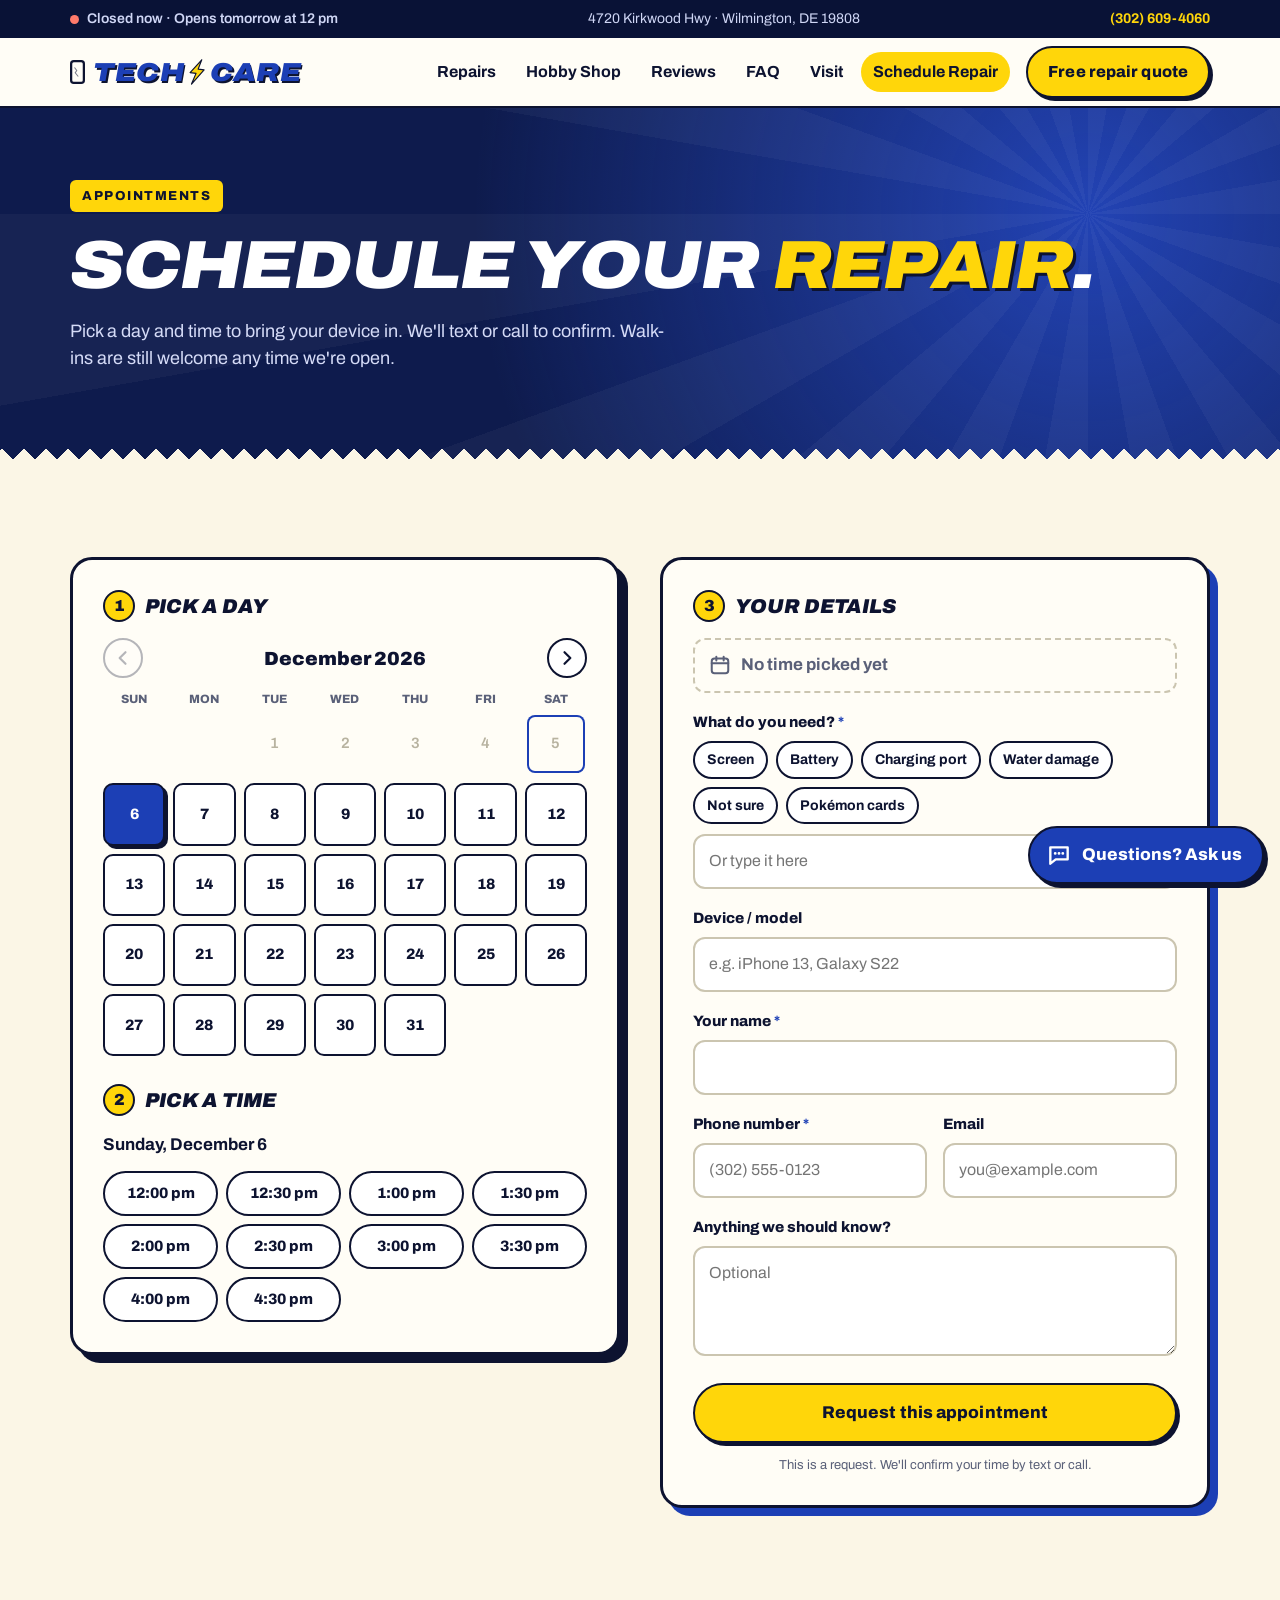
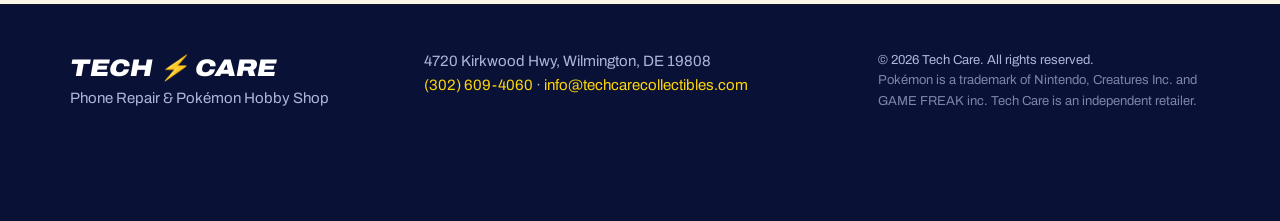
==== commit f75682df: "Rename booking menu link to "Schedule Repair" Updates the menu label, page title and heading, chat b" ====
--- a/book.html
+++ b/book.html
@@ -3,14 +3,14 @@
 <head>
   <meta charset="utf-8">
   <meta name="viewport" content="width=device-width, initial-scale=1">
-  <title>Book an Appointment — Tech Care | Wilmington, DE</title>
+  <title>Schedule a Repair — Tech Care | Wilmington, DE</title>
   <meta name="description" content="Pick a day and time to bring your phone or tablet to Tech Care on Kirkwood Hwy in Wilmington, DE. Free, no-obligation quotes.">
   <link rel="canonical" href="https://techcarecollectibles.com/book.html">
   <link rel="icon" href="/favicon.svg" type="image/svg+xml">
   <meta name="theme-color" content="#1c3fb5">
 
   <meta property="og:type" content="website">
-  <meta property="og:title" content="Book a repair appointment — Tech Care">
+  <meta property="og:title" content="Schedule a repair — Tech Care">
   <meta property="og:description" content="Pick a time to drop off your phone or tablet at Tech Care, Wilmington, DE.">
   <meta property="og:image" content="https://techcarecollectibles.com/images/storefront.jpg">
   <meta property="og:url" content="https://techcarecollectibles.com/book.html">
@@ -48,7 +48,7 @@
         <a href="/reviews.html">Reviews</a>
         <a href="/#faq">FAQ</a>
         <a href="/#visit">Visit</a>
-        <a href="/book.html" aria-current="page">Book</a>
+        <a href="/book.html" aria-current="page">Schedule Repair</a>
         <a class="btn btn-yellow nav-cta" href="/#quote">Free repair quote</a>
       </nav>
 
@@ -64,7 +64,7 @@
     <section class="bk-hero">
       <div class="wrap bk-hero-inner">
         <p class="eyebrow eyebrow-yellow">Appointments</p>
-        <h1>Book your <span class="hl-yellow">repair</span> slot.</h1>
+        <h1>Schedule your <span class="hl-yellow">repair</span>.</h1>
         <p class="lede">Pick a day and time to bring your device in. We'll text or call to confirm. Walk-ins are still welcome any time we're open.</p>
       </div>
     </section>
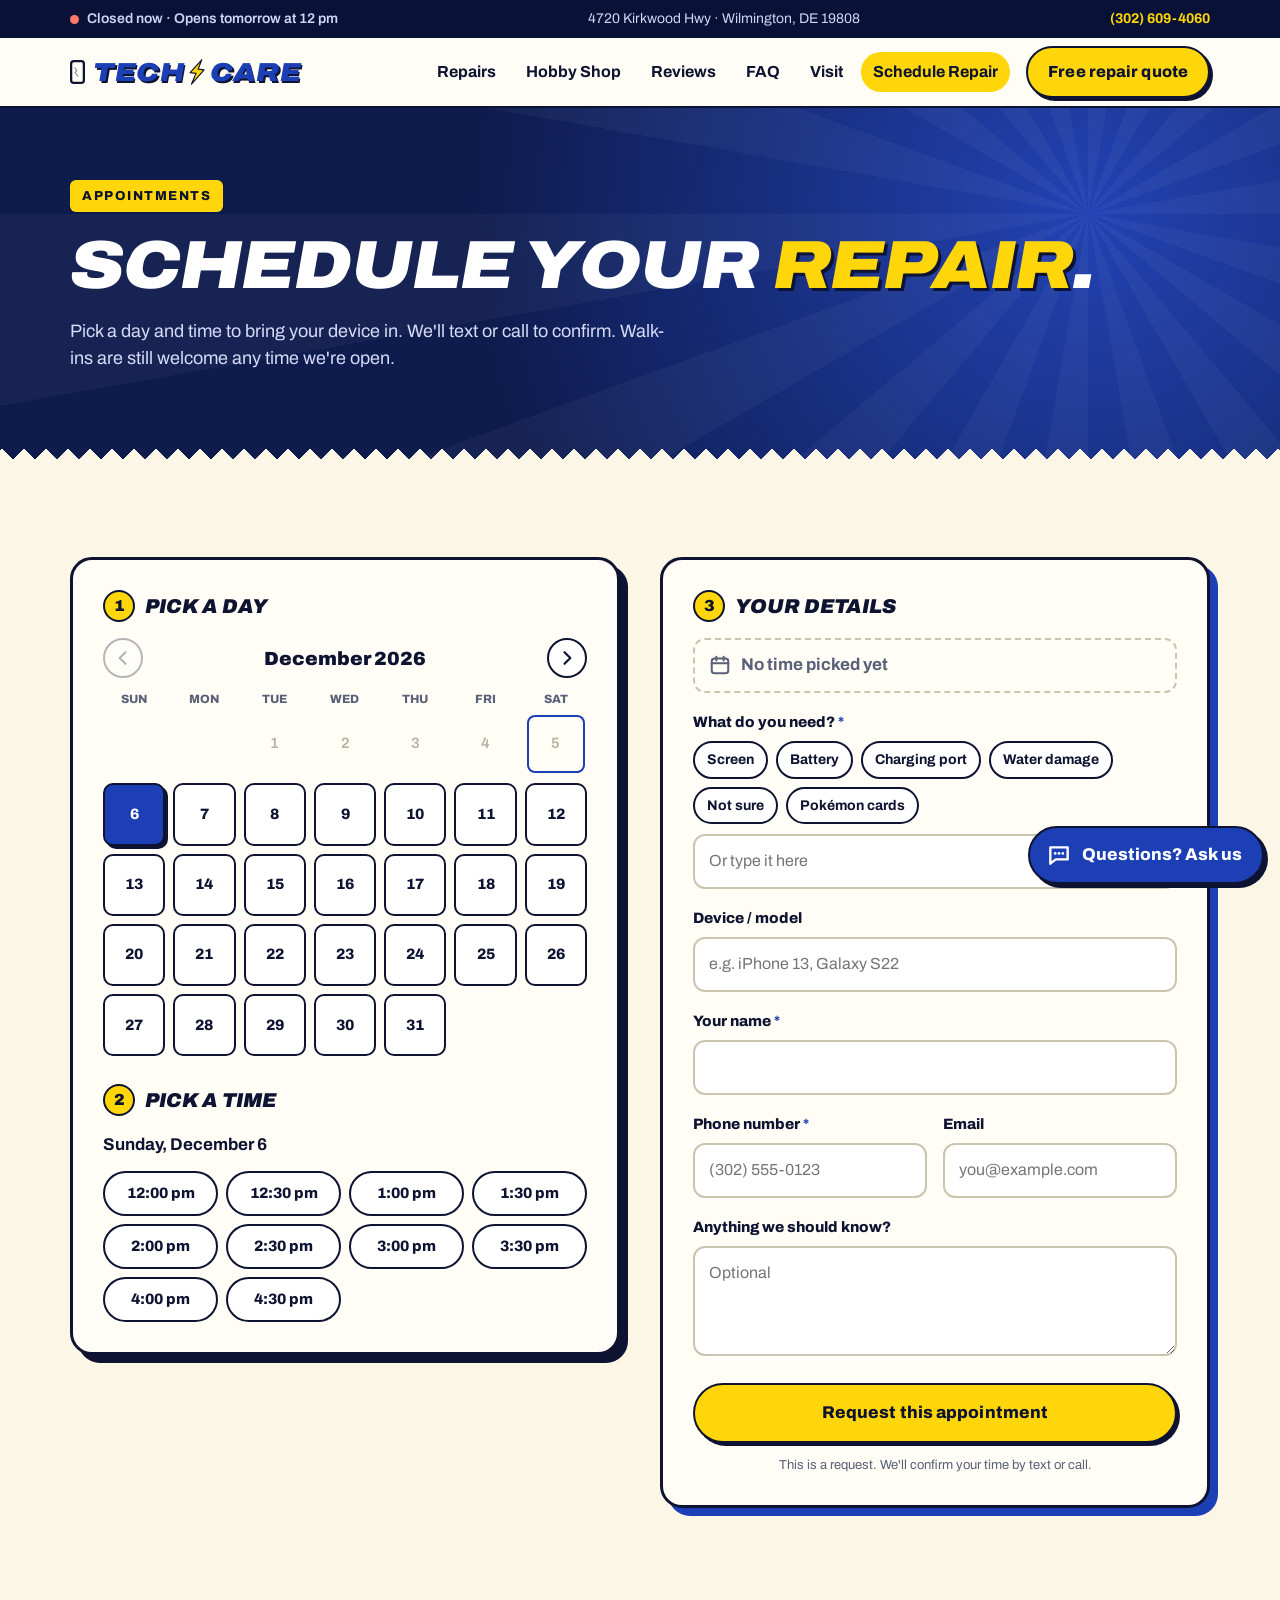
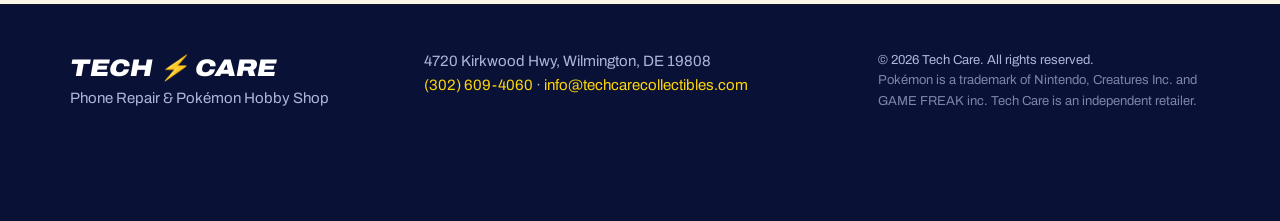
==== commit ef5945f1: "Replace the device datalist with a searchable dropdown The browser's grey datalist can't be styled. " ====
--- a/book.html
+++ b/book.html
@@ -102,6 +102,7 @@
             <input type="hidden" name="form-name" value="booking">
             <input type="hidden" name="date" value="">
             <input type="hidden" name="time" value="">
+            <input type="hidden" name="source" value="schedule page">
 
             <div class="bk-chosen" data-chosen>
               <svg viewBox="0 0 24 24" aria-hidden="true"><rect x="3" y="5" width="18" height="16" rx="3" fill="none" stroke="currentColor" stroke-width="2.2"/><path d="M3 10h18M8 3v4M16 3v4" stroke="currentColor" stroke-width="2.2" stroke-linecap="round"/></svg>
@@ -125,7 +126,7 @@
 
             <div class="field">
               <label for="b-device">Device / model</label>
-              <input id="b-device" name="device" type="text" placeholder="e.g. iPhone 13, Galaxy S22" autocomplete="off">
+              <input id="b-device" name="device" type="text" data-device-picker placeholder="e.g. iPhone 13, Galaxy S22" autocomplete="off">
             </div>
 
             <div class="field">
@@ -226,6 +227,9 @@
   <script src="/js/config.js"></script>
   <script src="/js/faq-data.js"></script>
   <script src="/js/site.js"></script>
+  <script src="/js/devices.js"></script>
+  <script src="/js/device-picker.js"></script>
+  <script src="/js/slots.js"></script>
   <script src="/js/booking.js"></script>
   <script src="/js/chat.js"></script>
 </body>
--- a/styles.css
+++ b/styles.css
@@ -892,3 +892,132 @@
   .nav .nav-cta { margin-left: 6px; padding: 10px 16px; font-size: 15px; }
   .brand { font-size: 23px; }
 }
+
+/* ---------- scheduling inside the chat ---------- */
+.chat-suggest button.is-primary { background: var(--yellow); }
+.msg-wide { max-width: 100%; width: 100%; }
+.msg-choices { display: flex; flex-wrap: wrap; gap: 6px; margin-top: 10px; }
+.msg-choices button {
+  border: 2px solid var(--ink); background: var(--white); color: var(--ink); border-radius: 999px;
+  padding: 6px 12px; font-size: 14px; font-weight: 700; cursor: pointer; text-align: left; line-height: 1.25;
+}
+.msg-choices button:hover:not([disabled]) { background: var(--yellow-soft); }
+.msg-choices button.is-picked { background: var(--yellow); opacity: 1; }
+.msg-choices button[disabled]:not(.is-picked) { opacity: .4; cursor: default; }
+.msg-choices[data-done] button[disabled]:not(.is-picked) { display: none; }
+
+.chat-cal { margin-top: 10px; }
+.chat-cal-head { display: flex; align-items: center; justify-content: space-between; margin-bottom: 6px; }
+.chat-cal-head p { font-weight: 900; font-size: 15px; }
+.chat-cal-head button {
+  width: 30px; height: 30px; border-radius: 50%; border: 2px solid var(--ink); background: var(--white);
+  color: var(--ink); font-size: 18px; font-weight: 900; line-height: 1; cursor: pointer;
+}
+.chat-cal-head button[disabled] { opacity: .3; cursor: default; }
+.chat-cal-dow, .chat-cal-grid { display: grid; grid-template-columns: repeat(7, 1fr); gap: 4px; }
+.chat-cal-dow span { text-align: center; font-size: 11px; font-weight: 800; color: var(--muted); }
+.chat-cal-grid button {
+  aspect-ratio: 1; border: 2px solid var(--ink); border-radius: 8px; background: var(--white); color: var(--ink);
+  font-size: 13.5px; font-weight: 800; padding: 0; cursor: pointer;
+}
+.chat-cal-grid button:hover:not([disabled]) { background: var(--yellow-soft); }
+.chat-cal-grid button.is-off { border-color: transparent; background: transparent; color: #b8b3a0; font-weight: 600; cursor: default; }
+.chat-cal-grid button.is-today { box-shadow: inset 0 0 0 2px var(--blue); }
+.chat-cal-grid button.is-picked { background: var(--blue); color: var(--white); }
+.chat-cal[data-done] .chat-cal-grid button:not(.is-picked):not(.is-off) { opacity: .45; cursor: default; }
+.chat-summary {
+  display: grid; gap: 3px; margin: 8px 0; padding: 10px 12px; border-radius: 10px;
+  background: var(--cream); border: 2px dashed #cbc5b0; font-size: 14px;
+}
+.msg-choices.is-times { display: grid; grid-template-columns: repeat(3, 1fr); }
+.msg-choices.is-times button { text-align: center; padding: 6px 4px; }
+.msg-choices.is-times button:last-child { grid-column: 1 / -1; }
+.msg-choices.is-times[data-done] { display: flex; }
+
+/* ---------- deals: screen deal, price match, part options ---------- */
+.deals { display: grid; gap: 16px; margin-top: 40px; }
+.deal {
+  background: var(--cream); border: 2px solid var(--ink); border-radius: var(--radius-lg);
+  padding: 24px; box-shadow: 4px 4px 0 var(--blue);
+}
+.deal-tag {
+  display: inline-block; font-size: 12px; font-weight: 900; letter-spacing: 1.2px; text-transform: uppercase;
+  color: var(--blue); margin-bottom: 10px;
+}
+.deal h3 { font-size: 22px; font-weight: 900; line-height: 1.15; }
+.deal p:not(.deal-tag) { margin-top: 10px; color: var(--muted); }
+.deal-hot { background: var(--yellow); box-shadow: 6px 6px 0 var(--ink); }
+.deal-hot .deal-tag { color: var(--white); background: #e5322d; padding: 4px 10px; border-radius: 999px; border: 2px solid var(--ink); }
+.deal-hot h3 { font-size: 26px; font-style: italic; text-transform: uppercase; }
+.deal-price { display: block; font-size: 64px; line-height: .95; color: var(--blue); text-shadow: 3px 3px 0 var(--ink); }
+.deal-hot p:not(.deal-tag) { color: var(--ink); }
+.deal-hot .btn { margin-top: 18px; }
+.quote-perks { margin-top: 14px; font-size: 16px; max-width: 30em; }
+.quote-perks strong { color: var(--yellow); }
+@media (min-width: 760px) {
+  .deals { grid-template-columns: 1fr 1fr; align-items: stretch; }
+}
+@media (max-width: 380px) {
+  .hero h1 { font-size: 34px; }
+}
+
+/* hero stickers: screen deal + price match (eye-catching, link to the deal cards) */
+.hero-art .sticker { z-index: 3; text-decoration: none; }
+.sticker-1, .sticker-3 {
+  width: 112px; height: 112px; border-radius: 50%; gap: 2px; align-content: center;
+  background: var(--blue); color: var(--yellow); border: 3px solid var(--ink);
+  box-shadow: 0 0 0 5px var(--white), 6px 6px 0 5px var(--ink);
+  font-size: 30px; line-height: .9; letter-spacing: -.5px;
+  animation: stickerPop 3.2s ease-in-out infinite;
+}
+.sticker-1 small, .sticker-3 small { display: block; font-size: 12px; letter-spacing: 1px; color: var(--white); line-height: 1.1; }
+.sticker-3 { font-size: 23px; }
+.sticker-1 { left: auto; right: 14%; top: -14px; --r: -10deg; }
+.sticker-3 { left: 3%; top: 38%; --r: 8deg; animation-delay: 1.6s; }
+.sticker-1:hover, .sticker-3:hover { animation-play-state: paused; }
+@keyframes stickerPop {
+  0%, 100% { transform: rotate(var(--r)) scale(1); }
+  8% { transform: rotate(calc(var(--r) - 6deg)) scale(1.1); }
+  16% { transform: rotate(var(--r)) scale(1); }
+}
+@media (min-width: 920px) {
+  .sticker-1, .sticker-3 { width: 132px; height: 132px; font-size: 36px; }
+  .sticker-3 { font-size: 28px; left: -3%; top: 52%; }
+  .sticker-1 small, .sticker-3 small { font-size: 13px; }
+}
+/* phones/tablets: give the hero photos + stickers more breathing room below the checklist */
+@media (max-width: 919px) {
+  .hero-art { margin-top: 36px; }
+  .hero-inner { padding-bottom: 76px; }
+}
+.deal-warranty { background: var(--navy); box-shadow: 4px 4px 0 var(--yellow); }
+.deal-warranty .deal-tag { color: var(--yellow); }
+.deal-warranty h3 { color: var(--white); }
+.deal-warranty p:not(.deal-tag) { color: #c6cdee; }
+@media (min-width: 1100px) {
+  .deals { grid-template-columns: 1.2fr 1fr 1fr 1fr; }
+}
+
+/* ---------- device / model dropdown ---------- */
+.dp { position: relative; }
+.dp.is-open input { border-color: var(--blue); box-shadow: 0 0 0 4px rgba(28, 63, 181, .15); }
+.dp-list {
+  position: absolute; z-index: 30; left: 0; right: 0; top: calc(100% + 6px);
+  max-height: 300px; overflow-y: auto; overscroll-behavior: contain;
+  background: var(--white); border: 2px solid var(--ink); border-radius: 14px;
+  box-shadow: 5px 5px 0 var(--ink); padding: 0 0 6px;
+}
+.dp-list[hidden] { display: none; }
+.dp-group {
+  position: sticky; top: 0; z-index: 1; background: var(--cream);
+  padding: 7px 14px; font-size: 11.5px; font-weight: 900; letter-spacing: 1.2px; text-transform: uppercase; color: var(--blue);
+  border-bottom: 1px solid var(--line);
+}
+.dp-option { padding: 10px 14px; font-size: 15.5px; color: var(--ink); cursor: pointer; }
+.dp-option + .dp-option { border-top: 1px solid #f1ede0; }
+.dp-option.is-active { background: var(--yellow-soft); }
+.dp-option mark { background: none; color: var(--blue); font-weight: 800; }
+.dp-foot { padding: 10px 14px 4px; font-size: 13px; color: var(--muted); }
+@media (max-width: 599px) { .dp-list { max-height: 240px; } }
+/* phones: the chat button would cover the dropdown, so tuck it away while picking */
+@media (max-width: 599px) { body.dp-open .chat { opacity: 0; pointer-events: none; } }
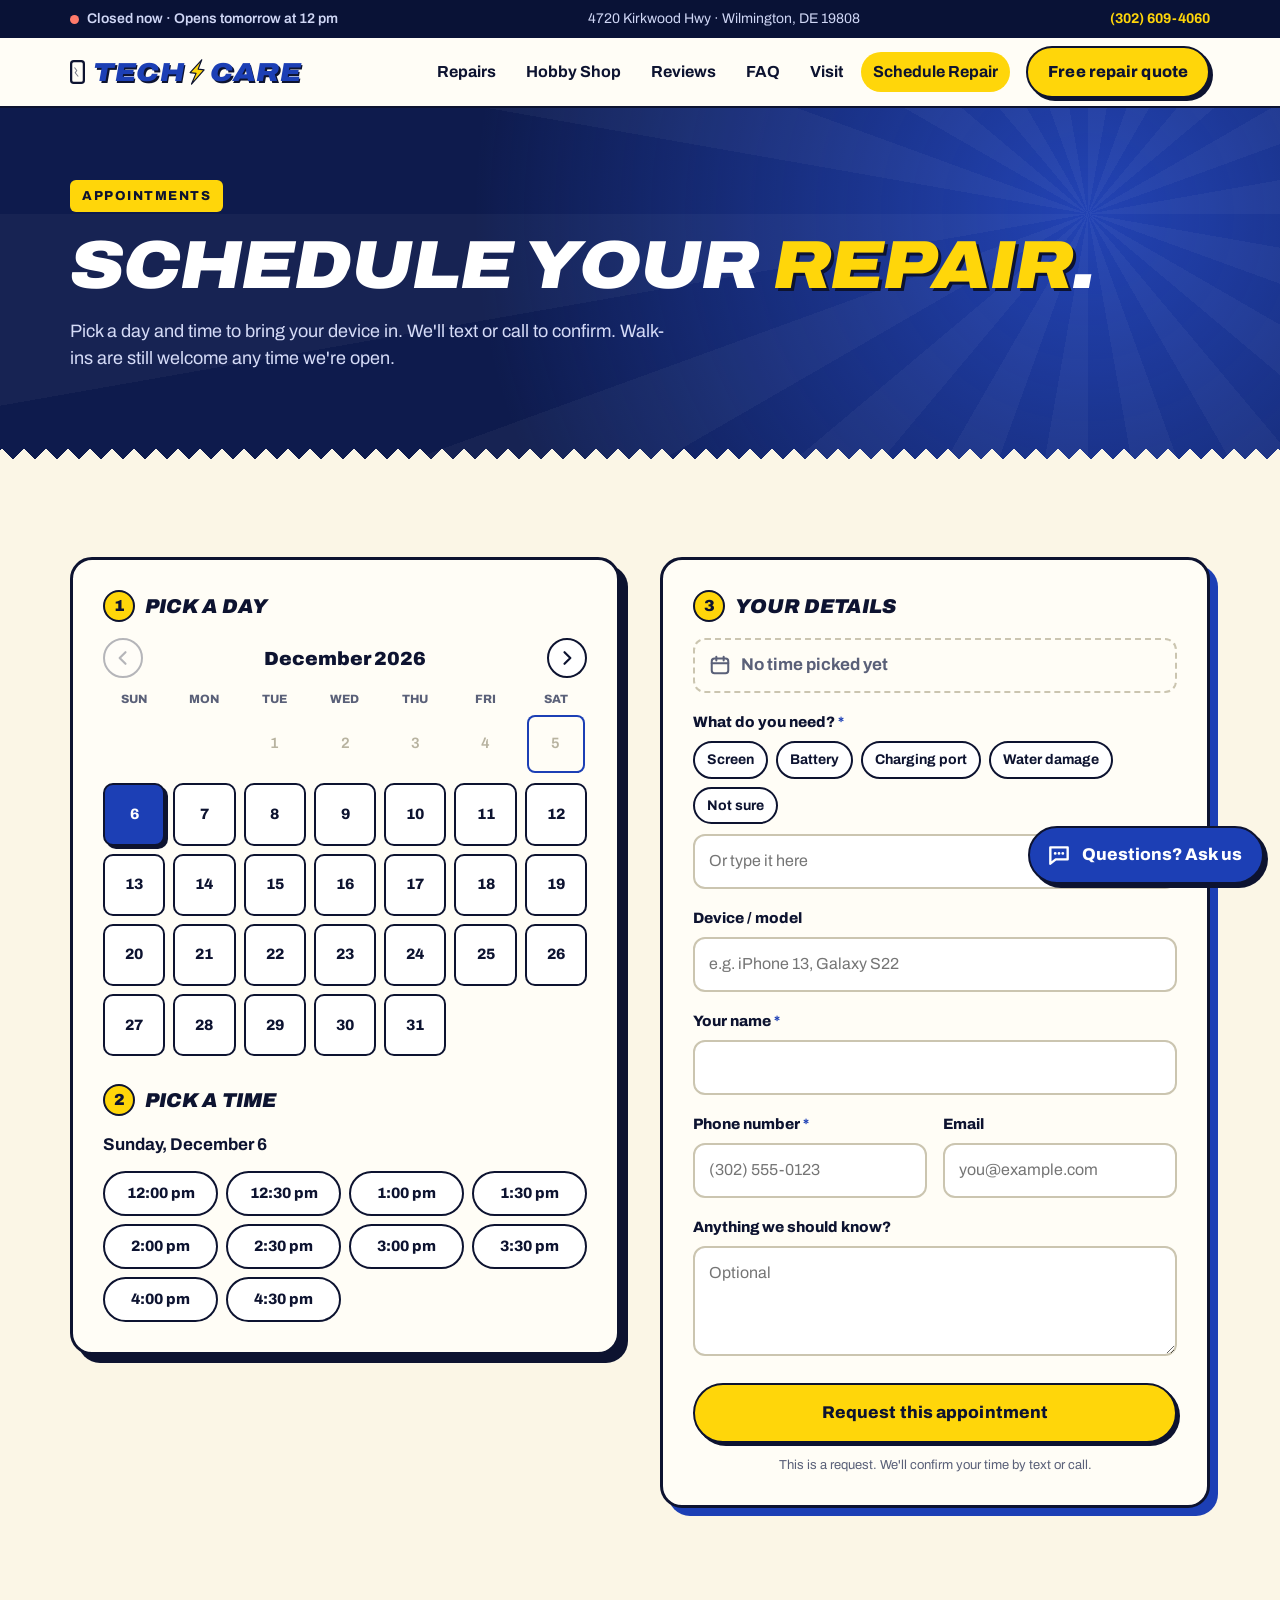
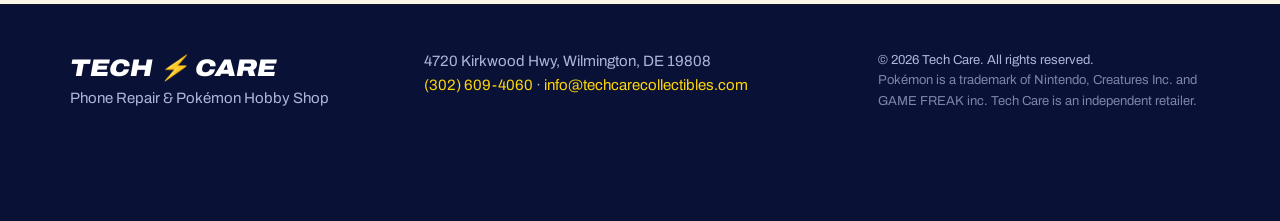
==== commit 88243fcf: "Remove Pokémon cards option from the Schedule Repair page Co-Authored-By: Claude Opus 5.5 <noreply@a" ====
--- a/book.html
+++ b/book.html
@@ -118,7 +118,6 @@
                 <button type="button" class="chip" data-service="Charging port">Charging port</button>
                 <button type="button" class="chip" data-service="Water damage">Water damage</button>
                 <button type="button" class="chip" data-service="Diagnosis — not sure">Not sure</button>
-                <button type="button" class="chip" data-service="Pokémon cards — buy / sell / trade">Pokémon cards</button>
               </div>
               <input id="b-service" name="service" type="text" placeholder="Or type it here" autocomplete="off" required>
               <p class="err" data-err-for="service"></p>
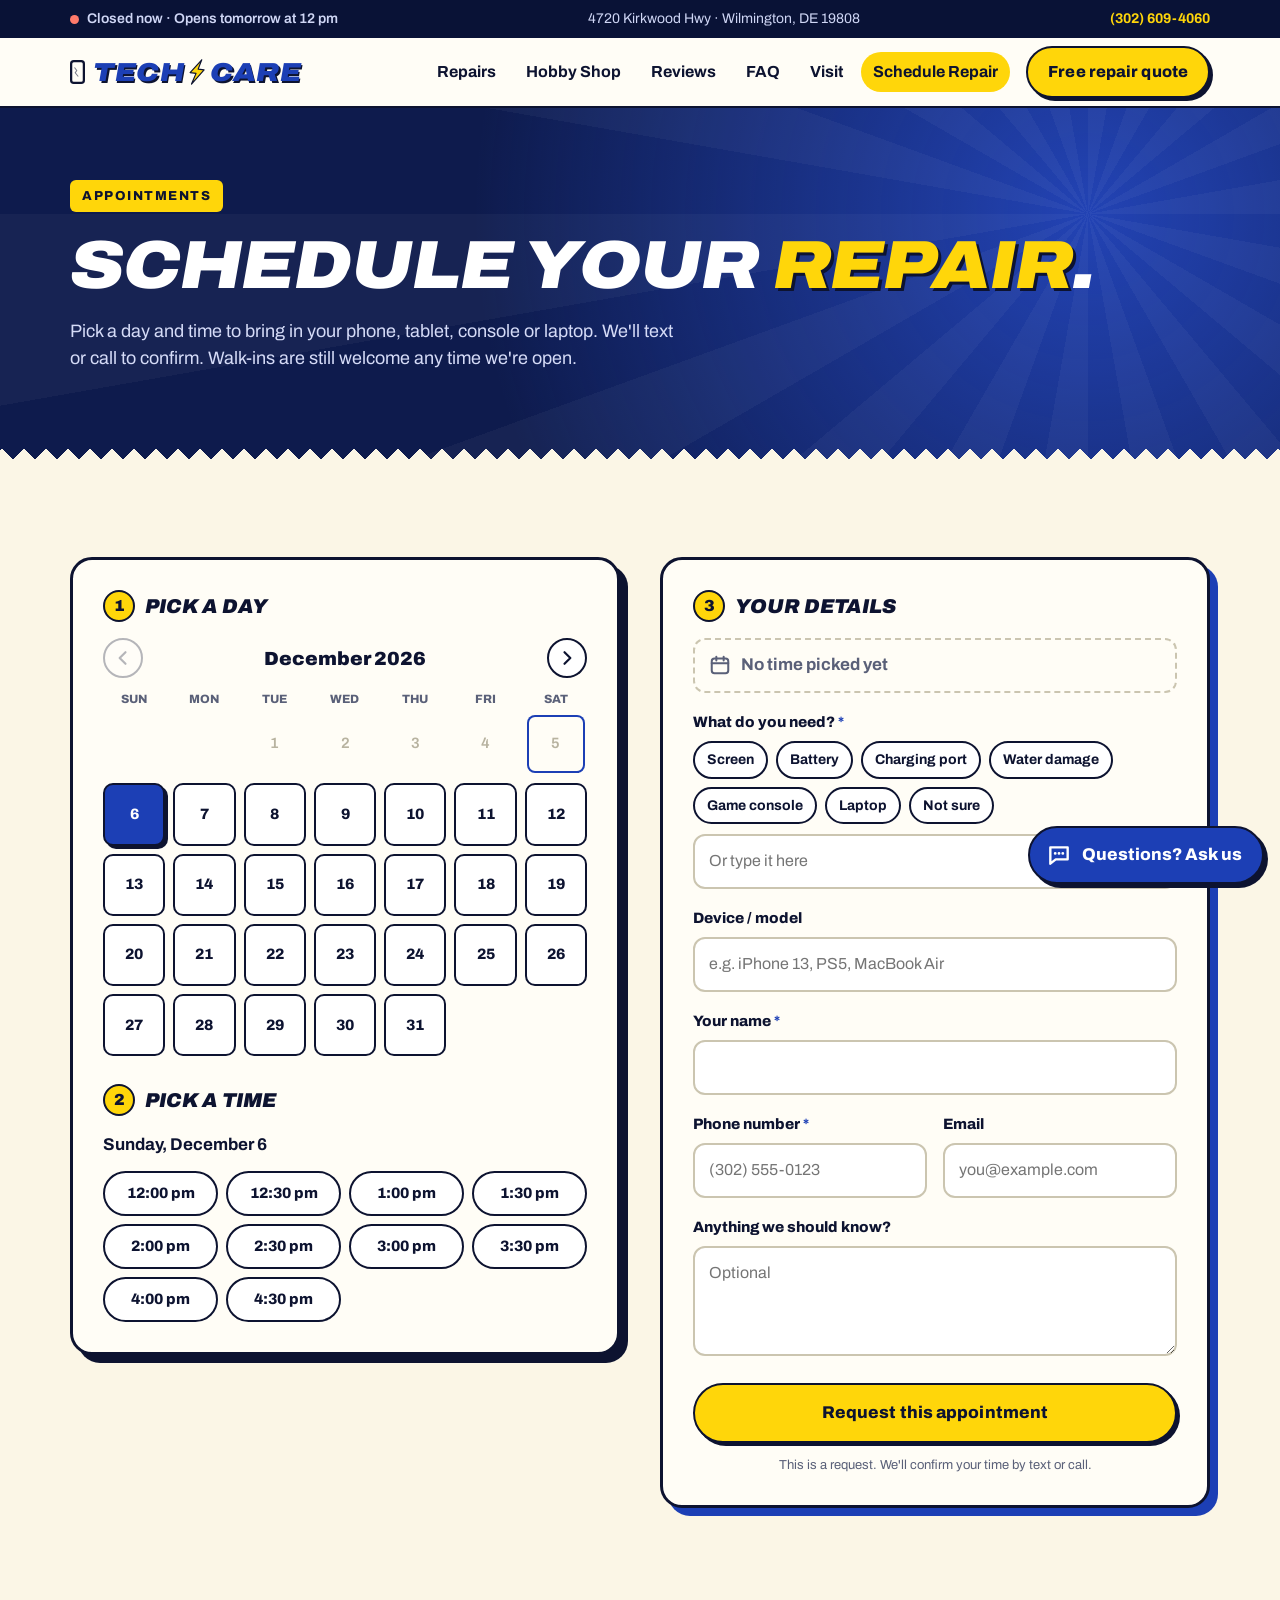
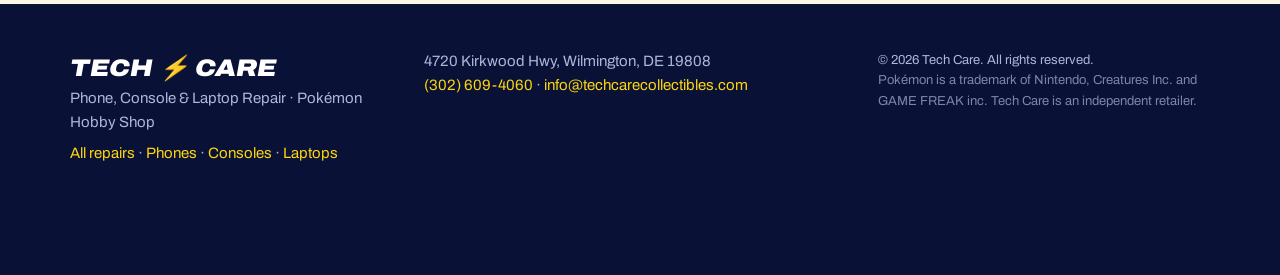
==== commit 00b012c6: "Add repair-only landing pages for phones, consoles and laptops Ads for console or laptop repair had " ====
--- a/book.html
+++ b/book.html
@@ -43,7 +43,7 @@
       </a>
 
       <nav class="nav" id="nav" aria-label="Main">
-        <a href="/#repairs">Repairs</a>
+        <a href="/repairs.html">Repairs</a>
         <a href="/#shop">Hobby Shop</a>
         <a href="/reviews.html">Reviews</a>
         <a href="/#faq">FAQ</a>
@@ -65,7 +65,7 @@
       <div class="wrap bk-hero-inner">
         <p class="eyebrow eyebrow-yellow">Appointments</p>
         <h1>Schedule your <span class="hl-yellow">repair</span>.</h1>
-        <p class="lede">Pick a day and time to bring your device in. We'll text or call to confirm. Walk-ins are still welcome any time we're open.</p>
+        <p class="lede">Pick a day and time to bring in your phone, tablet, console or laptop. We'll text or call to confirm. Walk-ins are still welcome any time we're open.</p>
       </div>
     </section>
 
@@ -113,10 +113,12 @@
             <div class="field">
               <label for="b-service">What do you need? <span class="req" aria-hidden="true">*</span></label>
               <div class="chips" role="group" aria-label="Service">
-                <button type="button" class="chip" data-service="Screen repair">Screen</button>
+                <button type="button" class="chip" data-service="Screen repair" data-key="screen">Screen</button>
                 <button type="button" class="chip" data-service="Battery replacement">Battery</button>
                 <button type="button" class="chip" data-service="Charging port">Charging port</button>
                 <button type="button" class="chip" data-service="Water damage">Water damage</button>
+                <button type="button" class="chip" data-service="Console repair (PS5 / Xbox)" data-key="console">Game console</button>
+                <button type="button" class="chip" data-service="Laptop repair" data-key="laptop">Laptop</button>
                 <button type="button" class="chip" data-service="Diagnosis — not sure">Not sure</button>
               </div>
               <input id="b-service" name="service" type="text" placeholder="Or type it here" autocomplete="off" required>
@@ -125,7 +127,7 @@
 
             <div class="field">
               <label for="b-device">Device / model</label>
-              <input id="b-device" name="device" type="text" data-device-picker placeholder="e.g. iPhone 13, Galaxy S22" autocomplete="off">
+              <input id="b-device" name="device" type="text" data-device-picker placeholder="e.g. iPhone 13, PS5, MacBook Air" autocomplete="off">
             </div>
 
             <div class="field">
@@ -182,7 +184,8 @@
     <div class="wrap footer-inner">
       <div>
         <p class="footer-brand">TECH <span>⚡</span> CARE</p>
-        <p>Phone Repair &amp; Pokémon Hobby Shop</p>
+        <p>Phone, Console &amp; Laptop Repair · Pokémon Hobby Shop</p>
+        <p class="footer-links"><a href="/repairs.html">All repairs</a> · <a href="/phone-repair.html">Phones</a> · <a href="/console-repair.html">Consoles</a> · <a href="/laptop-repair.html">Laptops</a></p>
       </div>
       <div>
         <p>4720 Kirkwood Hwy, Wilmington, DE 19808</p>
--- a/styles.css
+++ b/styles.css
@@ -1021,3 +1021,72 @@
 @media (max-width: 599px) { .dp-list { max-height: 240px; } }
 /* phones: the chat button would cover the dropdown, so tuck it away while picking */
 @media (max-width: 599px) { body.dp-open .chat { opacity: 0; pointer-events: none; } }
+
+/* =====================================================================
+   Repair landing pages (repairs / phone / console / laptop) + category cards
+   ===================================================================== */
+.cat-grid { display: grid; gap: 16px; margin-bottom: 28px; }
+.cat-card {
+  display: grid; grid-template-columns: auto 1fr; gap: 6px 16px; align-items: center;
+  background: var(--white); color: var(--ink); text-decoration: none;
+  border: 2px solid var(--ink); border-radius: var(--radius-lg); padding: 20px;
+  box-shadow: 5px 5px 0 var(--blue); transition: transform .15s ease, box-shadow .15s ease;
+}
+.cat-card:hover { transform: translate(-2px, -2px); box-shadow: 8px 8px 0 var(--blue); }
+.cat-icon {
+  grid-row: span 2; width: 64px; height: 64px; border-radius: 18px; display: grid; place-items: center;
+  background: var(--yellow); border: 2px solid var(--ink);
+}
+.cat-icon svg { width: 38px; height: 38px; }
+.cat-text strong { display: block; font-size: 21px; font-weight: 900; line-height: 1.15; }
+.cat-text span { display: block; color: var(--muted); font-size: 15px; margin-top: 3px; }
+.cat-go { grid-column: 2; display: inline-flex; align-items: center; gap: 6px; font-weight: 800; color: var(--blue); font-size: 15px; }
+.cat-go svg { width: 16px; height: 16px; }
+.footer-links { margin-top: 8px; }
+
+.lp .hero h1 { font-size: clamp(38px, 7.6vw, 66px); }
+.lp-art { min-height: 340px; }
+.lp-photo { right: 0; top: 0; width: 62%; aspect-ratio: 3 / 4; transform: rotate(3deg); }
+.lp-device {
+  position: absolute; left: 0; bottom: 6%; width: 58%; z-index: 2;
+  display: grid; justify-items: center; gap: 10px; text-align: center;
+  background: var(--navy); color: var(--yellow); border: 3px solid var(--ink); border-radius: var(--radius-lg);
+  padding: 22px 14px 18px; box-shadow: var(--shadow-hard); transform: rotate(-4deg);
+}
+.lp-device svg { width: 84px; height: 84px; }
+.lp-device span { color: var(--white); font-weight: 800; font-size: 13px; letter-spacing: .4px; line-height: 1.3; }
+.lp-art .sticker-1 { right: 2%; top: -18px; }
+.lp-art .sticker-3 { left: auto; right: 4%; top: auto; bottom: -6px; }
+.sticker-free { font-size: 26px; }
+.deal-price--sm { display: inline; font-size: 1.3em; }
+.other-repairs { background: var(--cream); border-top: 2px solid var(--ink); }
+.header-call {
+  display: inline-flex; align-items: center; gap: 6px; margin-left: auto; padding: 9px 14px;
+  background: var(--navy); color: var(--white); border: 2px solid var(--ink); border-radius: 999px;
+  font-weight: 800; font-size: 15px; text-decoration: none;
+}
+.header-call svg { width: 17px; height: 17px; color: var(--yellow); }
+@media (min-width: 600px) {
+  .services--6 { grid-template-columns: 1fr 1fr; }
+}
+@media (min-width: 760px) {
+  .cat-grid { grid-template-columns: repeat(3, 1fr); }
+  .cat-grid--2 { grid-template-columns: repeat(2, 1fr); max-width: 820px; margin-left: auto; margin-right: auto; }
+  .cat-card { grid-template-columns: 1fr; justify-items: start; gap: 12px; padding: 24px; }
+  .cat-icon { grid-row: auto; }
+  .cat-go { grid-column: 1; }
+}
+@media (min-width: 920px) {
+  .header-call { display: none; }
+  .services.services--6 { grid-template-columns: repeat(3, 1fr); }
+  .lp-art { min-height: 460px; }
+  .lp-device svg { width: 110px; height: 110px; }
+  .lp-device span { font-size: 15px; }
+}
+@media (max-width: 479px) {
+  .lp .header-inner { gap: 10px; }
+  .lp .brand { font-size: 22px; }
+  .header-call { padding: 0; width: 44px; height: 44px; justify-content: center; border-radius: 12px; }
+  .header-call span { position: absolute; width: 1px; height: 1px; overflow: hidden; clip: rect(0 0 0 0); }
+  .header-call svg { width: 20px; height: 20px; }
+}
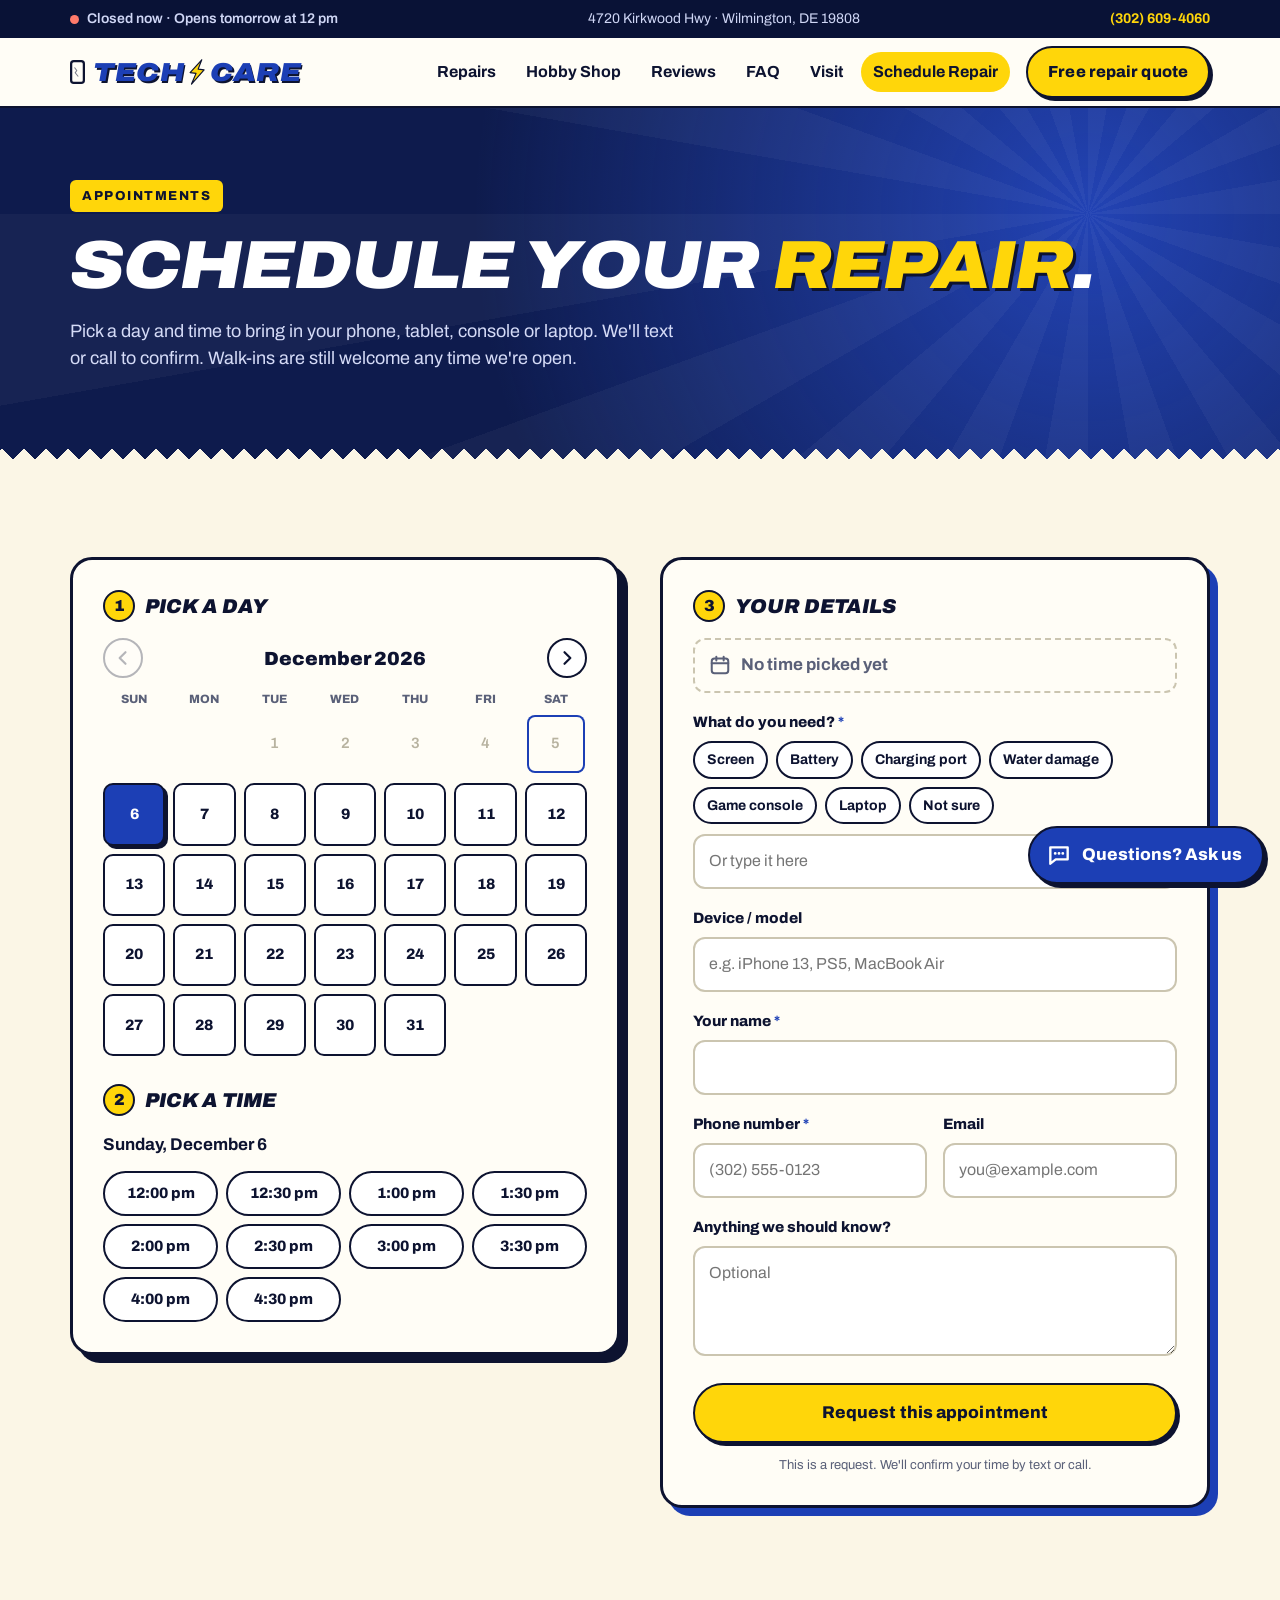
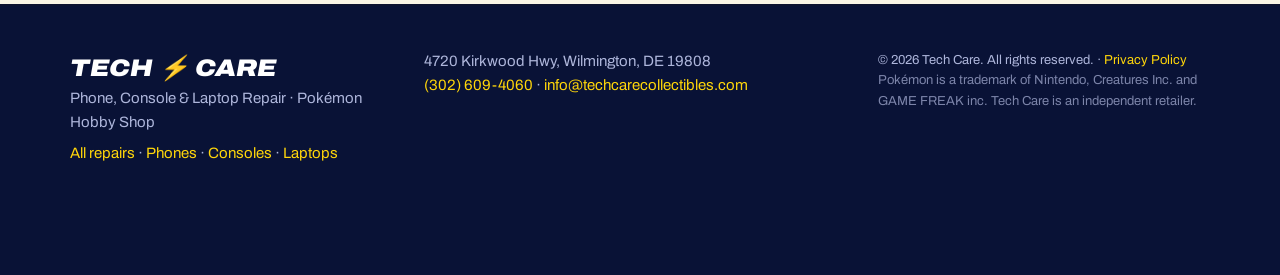
==== commit 14c959bb: "Add Privacy Policy page and link it in every footer New privacy.html, built on the reviews.html layo" ====
--- a/book.html
+++ b/book.html
@@ -191,7 +191,7 @@
         <p>4720 Kirkwood Hwy, Wilmington, DE 19808</p>
         <p><a href="tel:+13026094060">(302) 609-4060</a> · <a href="mailto:info@techcarecollectibles.com">info@techcarecollectibles.com</a></p>
       </div>
-      <p class="footer-copy">© <span id="yr">2026</span> Tech Care. All rights reserved.<br><span class="tm">Pokémon is a trademark of Nintendo, Creatures Inc. and GAME FREAK inc. Tech Care is an independent retailer.</span></p>
+      <p class="footer-copy">© <span id="yr">2026</span> Tech Care. All rights reserved. · <a href="/privacy.html">Privacy Policy</a><br><span class="tm">Pokémon is a trademark of Nintendo, Creatures Inc. and GAME FREAK inc. Tech Care is an independent retailer.</span></p>
     </div>
   </footer>
 
--- a/styles.css
+++ b/styles.css
@@ -1090,3 +1090,21 @@
   .header-call span { position: absolute; width: 1px; height: 1px; overflow: hidden; clip: rect(0 0 0 0); }
   .header-call svg { width: 20px; height: 20px; }
 }
+.lp-device svg.pad-art { width: 150px; height: auto; filter: drop-shadow(4px 4px 0 rgba(0,0,0,.35)); }
+@media (min-width: 920px) { .lp-device svg.pad-art { width: 200px; } }
+
+/* ---------- privacy policy ---------- */
+.legal { background: var(--cream); }
+.legal-body {
+  max-width: 760px; margin: 0 auto; background: var(--paper);
+  border: 3px solid var(--ink); border-radius: var(--radius-lg); box-shadow: 8px 8px 0 var(--ink);
+  padding: 28px 22px;
+}
+.legal-updated { color: var(--muted); font-size: 14px; font-weight: 700; }
+.legal-body h2 { font-size: 24px; font-weight: 900; font-style: italic; text-transform: uppercase; margin-top: 34px; }
+.legal-body h3 { font-size: 18px; font-weight: 800; margin-top: 20px; }
+.legal-body p, .legal-body ul { margin-top: 10px; }
+.legal-body ul { padding-left: 22px; }
+.legal-body li + li { margin-top: 6px; }
+.legal-body a { font-weight: 700; }
+@media (min-width: 600px) { .legal-body { padding: 40px 44px; } }
